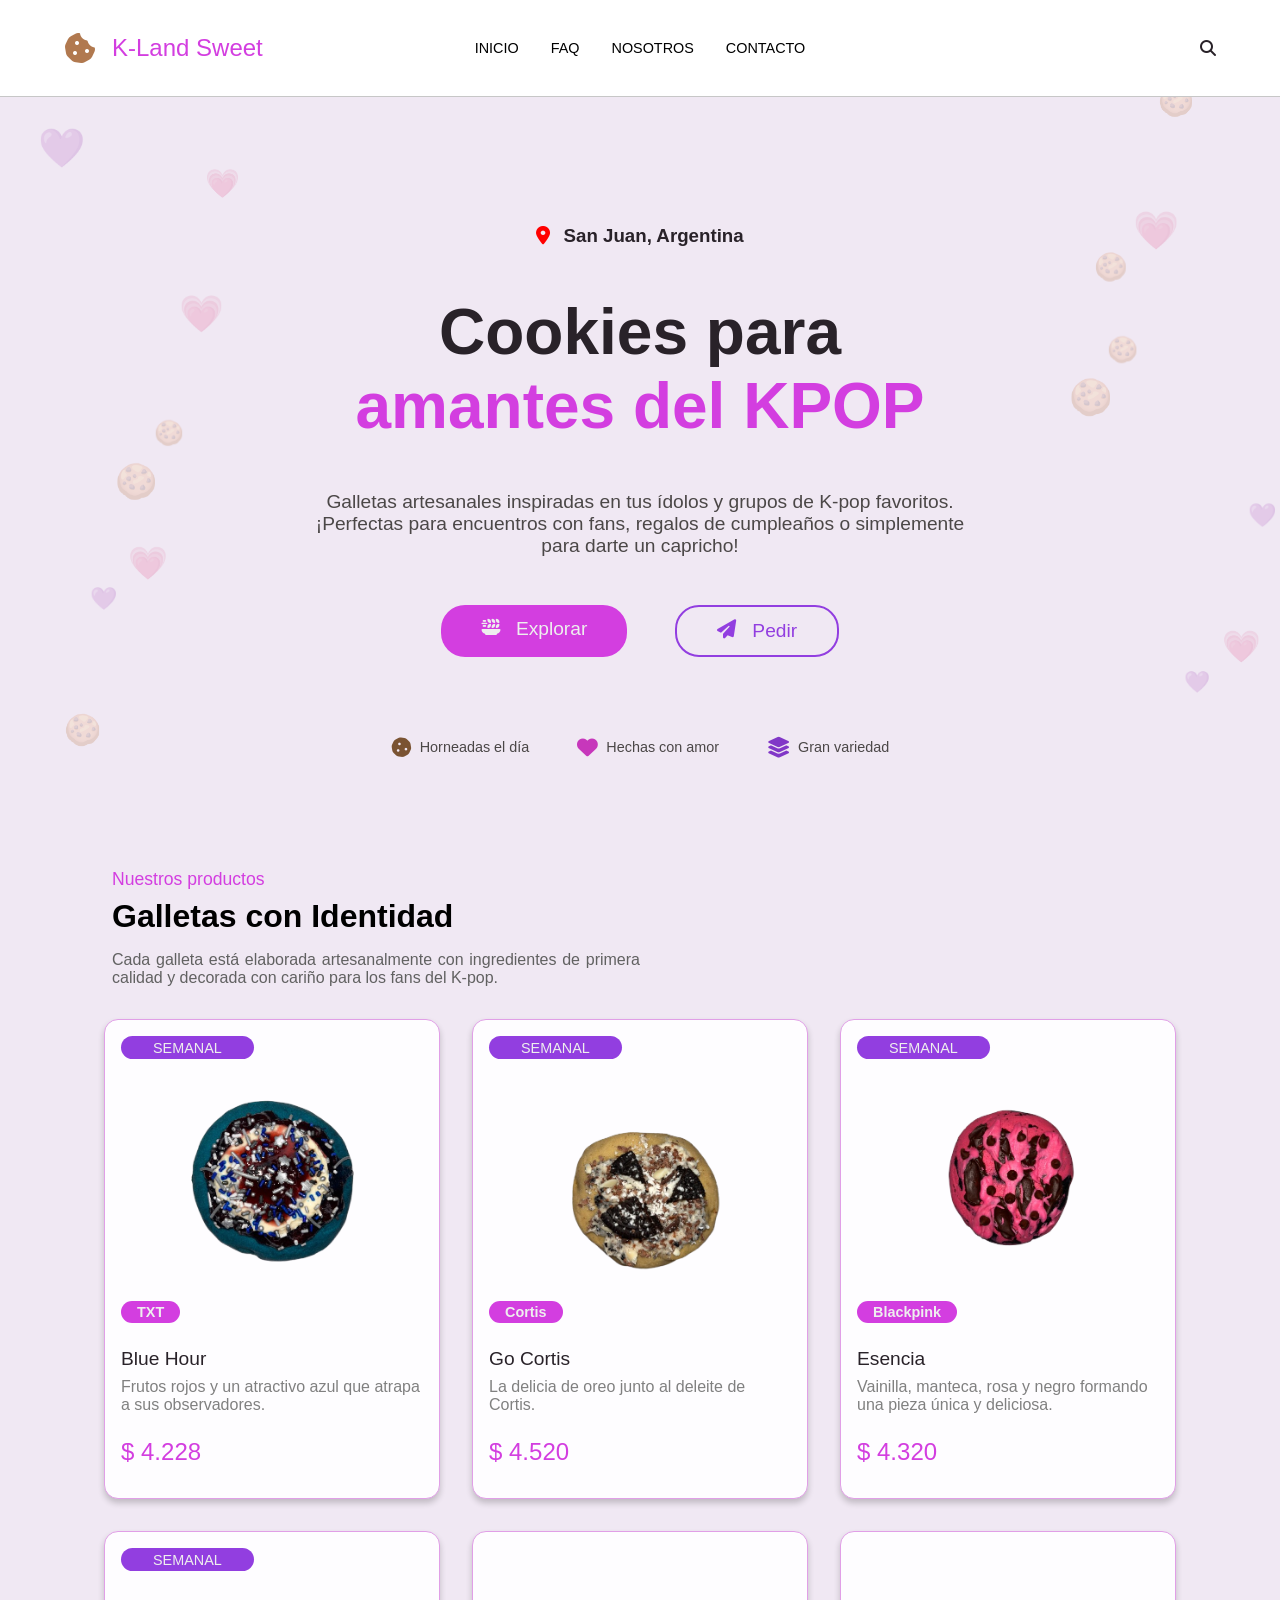
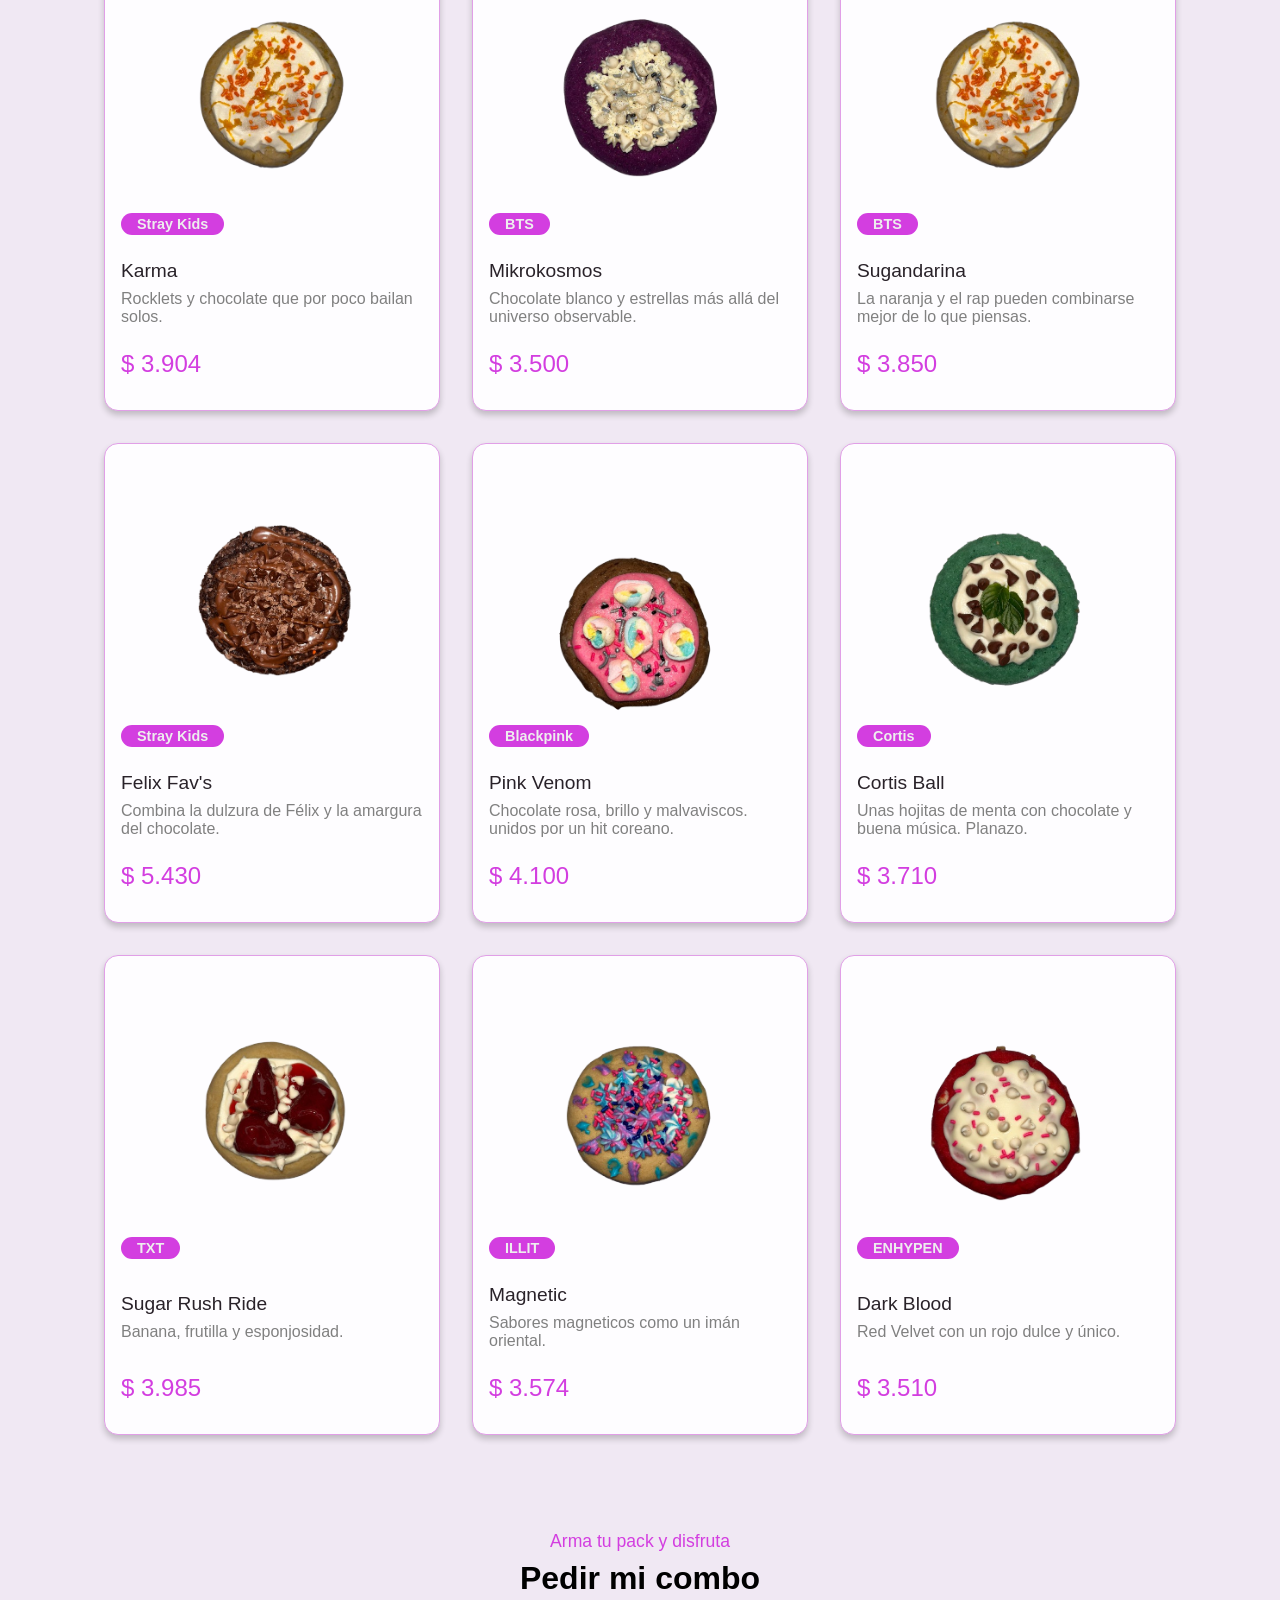
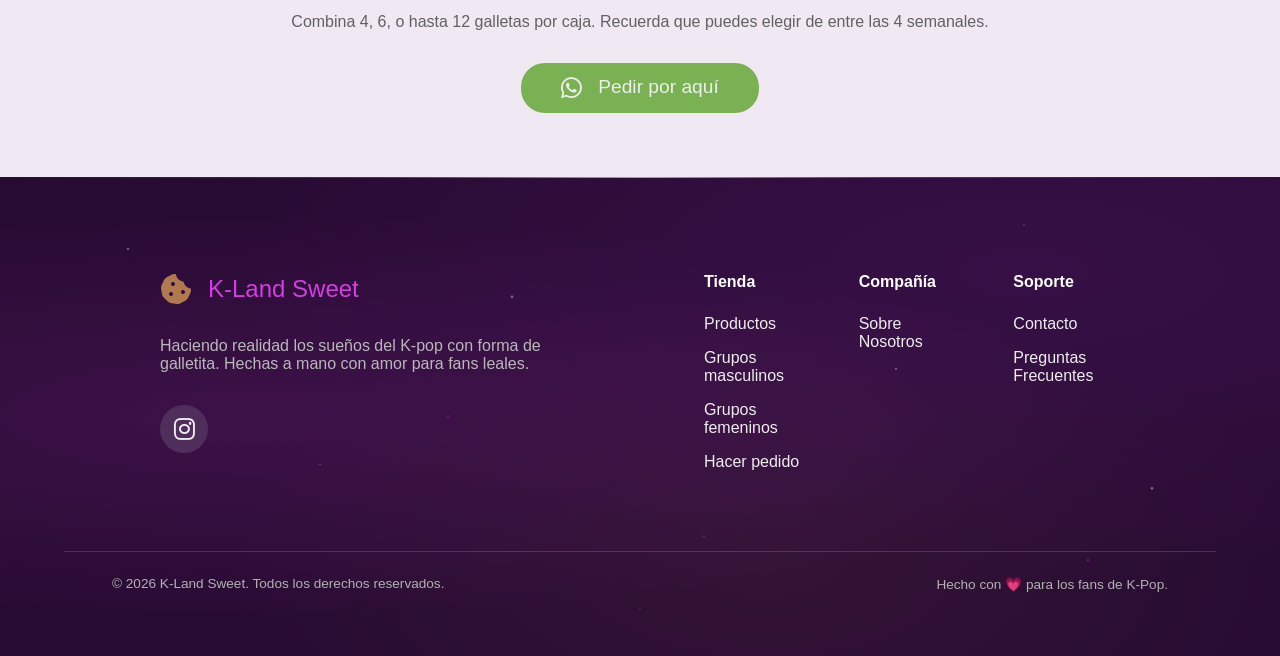
==== index.html @ 9477e991 "b" ====
<!DOCTYPE html>
<html lang="en">
<head>
    <meta charset="UTF-8">
    <meta name="viewport" content="width=device-width, initial-scale=1.0">
    <title>KLand Sweet - Home</title>
    <link rel="stylesheet" href="css/reset.css">
    <link rel="stylesheet" href="css/header.css">
    <link rel="stylesheet" href="css/nav.css">
    <link rel="stylesheet" href="css/sections.css">
    <link rel="stylesheet" href="css/card.css">
    <link rel="stylesheet" href="css/footer.css">

    <link rel="preconnect" href="https://fonts.googleapis.com">
    <link rel="preconnect" href="https://fonts.gstatic.com" crossorigin>
    <link href="https://fonts.googleapis.com/css2?family=Poppins:wght@300;400;500;600;700;800&family=Playfair+Display:wght@400;500;600;700&display=swap" rel="stylesheet">
    <link rel="stylesheet" href="https://cdnjs.cloudflare.com/ajax/libs/font-awesome/6.5.1/css/all.min.css">
</head>
<body>
    <div id="content">

        <div class="header_nav">
            <div class="floating-bg" id="floatingBg"></div>
            <nav>
                <div class="logo_text nav_1">
                    <i class="fa-solid fa-cookie-bite"></i>
                    <p>K-Land Sweet</p>
                </div>
                <div class="nav_2">
                    <a href="index.html">INICIO</a>
                    <a href="faq.html">FAQ</a>
                    <a href="nosotros.html">NOSOTROS</a>
                    <a href="contacto.html">CONTACTO</a>
                </div>
                <div class="nav_3">
                    <i class="fa-solid fa-magnifying-glass"></i>
                </div>
            </nav>
            <header>
                <h3><i class="fa-solid fa-location-dot" style="color: red; margin-right: 0.5rem;"></i> San Juan, Argentina</h3>
                <h1>Cookies para <br><span>amantes del KPOP</span></h1>
                <p>Galletas artesanales inspiradas en tus ídolos y grupos de K-pop favoritos. ¡Perfectas para encuentros con fans, regalos de cumpleaños o simplemente para darte un capricho!</p>
                <div class="a_buttons_section">
                    <a href="#productos" class="a_button a_b_1"><i class="fa-solid fa-plate-wheat"></i> Explorar</a>
                    <a href="#pedir" class="a_button a_b_2"><i class="fa-solid fa-paper-plane"></i> Pedir</a>
                </div>
                <div class="stats_section">
                    <div class="stat">
                        <i class="fa-solid fa-cookie" style="color: #7a5332;"></i>
                        <p>Horneadas el día</p>
                    </div>
                    <div class="stat">
                        <i class="fa-solid fa-heart" style="color: #c737bb;"></i>
                        <p>Hechas con amor</p>
                    </div>
                    <div class="stat">
                        <i class="fa-solid fa-layer-group" style="color: #8137c7;"></i>
                        <p>Gran variedad</p>
                    </div>
                </div>
            </header>
        </div>

        <main>
            <section id="productos">
                <div class="sec_header">
                    <p class="little_pink_title">Nuestros productos</p>
                    <p class="title">Galletas con Identidad</p>
                    <p class="sec_desc p1">Cada galleta está elaborada artesanalmente con ingredientes de primera calidad y decorada con cariño para los fans del K-pop.</p>
                </div>

                <section id="general_catalogo">
                    <!-- las galletas se generan dinámicamente -->
                </section>
            </section>

            <section id="pedir">
                <div class="sec_header_2">
                    <p class="little_pink_title">Arma tu pack y disfruta</p>
                    <p class="title">Pedir mi combo</p>
                    <p class="sec_desc">Combina 4, 6, o hasta 12 galletas por caja. Recuerda que puedes elegir de entre las 4 semanales.</p>
                </div>

                <a href="https://wa.me/2645128508?text=Hola!%20Quiero%20estas%20galletas:" class="a_button_grande" style="background: #79b153; margin: 2rem auto;"><i class="fa-brands fa-whatsapp"></i> Pedir por aquí</a>
            </section>
        </main>

        <footer>
            
            <section id="footer_big_1">

                <section class="footer_sec_1">
                    <div class="logo_text">
                        <i class="fa-solid fa-cookie-bite"></i>
                        <p>K-Land Sweet</p>
                    </div>
                    <p class="fot_desc">Haciendo realidad los sueños del K-pop con forma de galletita. Hechas a mano con amor para fans leales.</p>
                    <div class="social_media">
                        <a href="#" target="_blank"><i class="fa-brands fa-instagram"></i></a>
                    </div>
                </section>
                
                <section class="footer_sec_2">
                    <div class="f_column">
                        <b>Tienda</b>
                        <a href="#">Productos</a>
                        <a href="#">Grupos masculinos</a>
                        <a href="#">Grupos femeninos</a>
                        <a href="#">Hacer pedido</a>
                    </div>

                    <div class="f_column">
                        <b>Compañía</b>
                        <a href="nosotros.html">Sobre Nosotros</a>
                    </div>

                    <div class="f_column">
                        <b>Soporte</b>
                        <a href="contacto.html">Contacto</a>
                        <a href="faq.html">Preguntas Frecuentes</a>
                    </div>
                </section>
            </section>

            <section id="footer_big_2">
                <p>&copy; 2026 K-Land Sweet. Todos los derechos reservados.</p>
                <p>Hecho con 💗 para los fans de K-Pop.</p>
            </section>

            

        </footer>

    </div>

    <script src="js/background.js"></script>
    <script src="js/cookies.js"></script>
    <script src="js/render.js"></script>
</body>
</html>
---- css/header.css ----
.header_nav {
    display: flex;
    flex-direction: column;
    gap: 4rem;
    margin: 0 -2rem;
    width: calc(100% + 4rem);
    padding: 0 4rem;
    color: rgb(41, 34, 41);
    position: relative;
}
header {
    text-align: center;
    display: flex;
    flex-direction: column;
    justify-content: center;
    align-items: center;
    gap: 3rem;
    width: 60%;
    margin: 0 auto;
    margin-top: 4rem;
    margin-bottom: 5rem;
    position: relative;
    z-index: 1;
}
header h1 {
    font-size: 4rem;
}
header p {
    width: 100%;
    margin: 0 auto;
    font-size: 1.2rem;
    color: rgb(75, 71, 71);
}
header span {
    color: #d33ee0;
}
.floating-bg {
    position: absolute;
    inset: 0;
    pointer-events: none;
    z-index: 0;
}
.floating-item {
    position: absolute;
    font-size: 28px;
    animation: floatDrift linear infinite;
    opacity: 0.18;
    user-select: none;
}
@keyframes floatDrift {
    0%   { transform: translateY(0px) rotate(0deg); }
    25%  { transform: translateY(-18px) rotate(8deg); }
    50%  { transform: translateY(-8px) rotate(-4deg); }
    75%  { transform: translateY(-22px) rotate(6deg); }
    100% { transform: translateY(0px) rotate(0deg); }
}
.a_button {
    font-size: 1.2rem;
    padding: 0.8rem 2.5rem;
    border-radius: 24px;
    text-align: center;
    color: #eee;
    display: flex;
    flex-direction: row;
    gap: 1rem;
    text-decoration: none;
}
.a_buttons_section {
    display: flex;
    flex-direction: row;
    gap: 3rem;
}
.a_button.a_b_1 {
    background: #d33ee0;
}
.a_button.a_b_1:hover,
.a_button.a_b_2:hover {
    transform: scale(1.05);
}
.a_button.a_b_2 {
    border: 2px solid #923ee0;
    color: #923ee0;
}
.a_button.a_b_2:hover {
    background: #923ee0;
    color: #eee;
}
.stats_section {
    display: flex;
    flex-direction: row;
    justify-content: center;
    align-items: center;
    gap: 3rem;
    margin-top: 2rem;
}
.stat {
    display: flex;
    flex-direction: row;
    gap: 0.5rem;
    align-items: center;
}
.stat p {
    font-size: 0.9rem;
}
.stat i {
    font-size: 1.3rem;
}
.a_button_grande {
    font-size: 1.2rem;
    padding: 0.8rem 2.5rem;
    border-radius: 24px;
    text-align: center;
    color: #eee;
    display: flex;
    flex-direction: row;
    gap: 1rem;
    text-decoration: none;
    width: fit-content;
}
.a_button_grande i {
    font-size: 1.5rem;
}
.a_button_grande:hover {
    transform: scale(1.04);
}

/* ── Tablet ── */
@media(max-width: 1050px) {
    .header_nav {
        margin: 0 -1rem;
        width: calc(100% + 2rem);
        padding: 0 2rem;
        height: auto;
        min-height: 100vh;
        padding-bottom: 4rem;
    }
    header {
        width: 80%;
    }
    header h1 {
        font-size: 2.8rem;
    }
    .a_buttons_section {
        flex-direction: column;
        gap: 1rem;
        align-items: center;
    }
    .stats_section {
        flex-direction: column;
        gap: 1rem;
    }
}

/* ── Móvil ── */
@media(max-width: 768px) {
    .header_nav {
        margin: 0rem;
        width: 100%;
        padding: 0 1.5rem 4rem;
        height: auto;
        min-height: 40vh;
        gap: 2rem;
    }

    .floating-bg{
        width: 90%;
    }

    
    header {
        width: 100%;
        margin-top: 2rem;
        gap: 1.5rem;
    }
    header h1 {
        font-size: 2rem;
    }
    header p {
        font-size: 1rem;
    }
}
---- css/nav.css ----
nav{
    display: flex;
    flex-direction: row;
    justify-content: space-between;
    border-bottom: 1px solid #c7c7c7;
    margin: 0 -4rem;
    padding: 2rem 4rem;
    align-items: center;
    gap: 1rem;
    position: relative;
    z-index: 2;
    background: white;
}

.nav_1, .nav_2, .nav_3 {
    flex: 1;
}

.logo_text{
    display: flex;
    flex-direction: row;
    gap: 1rem;
    align-items: center;
    justify-content: center;
    font-size: 1.5rem;
    justify-content: flex-start;
}

.logo_text p {
    color: #d33ee0;
}

.logo_text i{
    color: #b1794f;
    font-size: 2rem;
}

.nav_2{
    display: flex;
    flex-direction: row;
    gap: 2rem;
    font-size: 0.9rem;
    justify-content: center; 
}

.nav_2 a{
    text-decoration: none;
    color: black;
}

.nav_2 a:hover{
    color: #d33ee0;
}

.nav_3 {
    display: flex;
    justify-content: flex-end;
}

@media(max-width: 1050px)
{
    nav{
        flex-direction: column;
        gap: 2rem;
        margin: 0 -3rem;
    }

    .nav_3{
        display: none;
    }
}

@media(max-width: 768px)
{
    nav{
        margin: 0 -2.5rem;
    }
}
---- css/sections.css ----
section{
    padding: 2rem 3rem;
}

.sec_header{
    margin: 0 2rem;
}

.sec_header_2{
    text-align: center;
}

.little_pink_title{
    color: #d33ee0;
    font-size: 1.1rem;
    margin-bottom: 0.5rem;
}

.title{
    font-size: 2rem;
    font-weight: 700;
    margin-bottom: 1rem;
}

.sec_desc{
    color: rgb(97, 97, 97);
    text-align: center;
}

.sec_desc.p1{
    width: 50%;
    text-align: justify;
}

#general_catalogo{
    display: flex;
    flex-direction: row;
    justify-content: center;
    align-items: center;
    gap: 2rem;
    flex-wrap: wrap;
    padding: 2rem 0;
}

@media(max-width: 1050px)
{
    section{
        padding: 1rem;
    }

    #general_catalogo{
        flex-direction: column;
        align-items: center;
        justify-content: center;
    }

    .sec_desc.p1{
        width: 100%;
    }
}

@media(max-width: 768px)
{
    .sec_header{
        margin: 0;
    }
}
---- css/card.css ----
.cookie_card{
    width: 30%;
    height: 30rem;
    box-shadow: 0 4px 6px rgb(0,0,0,0.2);
    border-radius: 14px;
    padding: 2rem 1rem;
    border: 1px solid #e19fe7;
    position: relative;
    background: #fefdff;
} 



.cookie_card .img{
    height: 60%;
    background-size: contain;
    background-position: center;
    background-repeat: no-repeat;
    margin: 0 -1rem;
    width: calc(100% + 2rem);
}

.card_title{
    color: rgb(41, 34, 41);
    font-size: 1.2rem;
    margin-bottom: 0.5rem;
}

.card_price{
    font-family: 'Inter', sans-serif;
    color: #d33ee0;
    font-size: 1.5rem;
}

.cookie_card_info{
    display: flex;
    flex-direction: column;
    justify-content: space-between;
    height: 40%;
    gap: 0.5rem;
}

.group_tag{
    font-size: 0.9rem;
    background: #d33ee0;
    color: #eee;
    padding: 0.2rem 1rem;
    font-weight: bold;
    width: fit-content;
    border-radius: 12px;
}

.cookie_card:hover{
    box-shadow: 0 14px 20px rgb(0,0,0,0.2);
    border: 1px solid #8b2994;
}

.cookie_card:hover .img{
    transform: scale(1.05);
}

.chosen_tag{
    position: absolute;
    top: 1rem;
    left: 1rem;
    background: #923ee0;
    color: #eee;
    padding: 0.2rem 2rem;
    text-align: center;
    border-radius: 12px;
    font-size: 0.9rem;
}

@media(max-width: 1050px)
{
    .cookie_card{
        width: 80%;
    }
}

@media(max-width: 768px)
{
    .cookie_card{
        width: 100%;
    }
}
---- css/footer.css ----
footer {
    min-height: 18rem;
    background: 
        radial-gradient(ellipse at 20% 50%, rgba(211, 62, 224, 0.12) 0%, transparent 60%),
        radial-gradient(ellipse at 80% 20%, rgba(138, 43, 180, 0.15) 0%, transparent 55%),
        radial-gradient(ellipse at 60% 80%, rgba(177, 121, 79, 0.08) 0%, transparent 50%),
        #280b33;
    position: relative;
    overflow: hidden;
    margin: 0 -2rem;
    padding: 2rem 4rem;   
    display: flex;
    flex-direction: column;
    gap: 1rem;
}
footer::before {
    content: '';
    position: absolute;
    inset: 0;
    background-image:
        radial-gradient(1.5px 1.5px at 10% 15%, rgba(255,255,255,0.6) 0%, transparent 100%),
        radial-gradient(1px 1px at 25% 60%, rgba(255,255,255,0.4) 0%, transparent 100%),
        radial-gradient(2px 2px at 40% 25%, rgba(255,255,255,0.5) 0%, transparent 100%),
        radial-gradient(1px 1px at 55% 75%, rgba(255,255,255,0.35) 0%, transparent 100%),
        radial-gradient(1.5px 1.5px at 70% 40%, rgba(255,255,255,0.55) 0%, transparent 100%),
        radial-gradient(1px 1px at 80% 10%, rgba(255,255,255,0.4) 0%, transparent 100%),
        radial-gradient(2px 2px at 90% 65%, rgba(255,255,255,0.5) 0%, transparent 100%),
        radial-gradient(1px 1px at 15% 85%, rgba(255,255,255,0.3) 0%, transparent 100%),
        radial-gradient(1.5px 1.5px at 35% 50%, rgba(211,62,224,0.5) 0%, transparent 100%),
        radial-gradient(1px 1px at 65% 20%, rgba(211,62,224,0.4) 0%, transparent 100%),
        radial-gradient(2px 2px at 85% 80%, rgba(211,62,224,0.45) 0%, transparent 100%),
        radial-gradient(1px 1px at 50% 90%, rgba(255,255,255,0.35) 0%, transparent 100%);
    pointer-events: none;
    z-index: 0;
}
footer::after {
    content: '';
    position: absolute;
    top: 0; left: 0; right: 0;
    height: 1px;
    background: linear-gradient(
        to right,
        transparent 0%,
        rgba(211, 62, 224, 0.4) 30%,
        rgba(255, 255, 255, 0.6) 50%,
        rgba(211, 62, 224, 0.4) 70%,
        transparent 100%
    );
    z-index: 1;
}
#footer_big_1,
#footer_big_2 {
    position: relative;
    z-index: 2;
}
#footer_big_1 {
    display: flex;
    flex-direction: row;
    align-items: flex-start;
    width: 100%;
    gap: 2rem;
}
#footer_big_2 {
    width: 100%;
    border-top: 1px solid rgba(255,255,255,0.15);
    padding-top: 1.5rem;
    display: flex;
    flex-direction: row;
    justify-content: space-between;
    color: #b1b1b1;
    font-size: 0.85rem;
}
.fot_desc {
    color: #b9b9b9;
}
.footer_sec_1 {
    display: flex;
    flex-direction: column;
    gap: 2rem;
    width: 50%;
}
.footer_sec_2 {
    width: 50%;
    display: flex;
    flex-direction: row;
    color: #eee;
    gap: 3rem;
}
.social_media {
    display: flex;
    flex-direction: row;
    gap: 1rem;
}
.social_media i {
    font-size: 1.5rem;
    color: #eee;
    background: #502e5c;
    padding: 1rem;
    border-radius: 50%;
    width: 3rem;
    height: 3rem;
    display: flex;
    align-items: center;
    justify-content: center;
}
.social_media a {
    text-decoration: none;
}
.f_column {
    display: flex;
    flex-direction: column;
    gap: 1rem;
    width: 50%;
}
.f_column a {
    color: #eee;
    text-decoration: none;
}
.f_column a:hover {
    transform: translateY(-0.2rem);
}
.f_column b {
    color: #fff;
    margin-bottom: 0.5rem;
}

/* ── Tablet ── */
@media(max-width: 1050px) {
    footer {
        margin: 0 -2rem;
        padding: 2rem;
    }
    #footer_big_1 {
        flex-direction: column;
    }
    #footer_big_2 {
        flex-direction: column;
        gap: 0.5rem;
        text-align: center;
    }
    .footer_sec_1,
    .footer_sec_2 {
        width: 100%;
    }
}

/* ── Móvil ── */
@media(max-width: 768px) {
    footer {
        margin: 0 -1rem;
        padding: 2rem 1.5rem;
    }
    .footer_sec_2 {
        flex-wrap: wrap;  
        gap: 2rem;
    }
    .f_column {
        width: 45%;     
    }
}
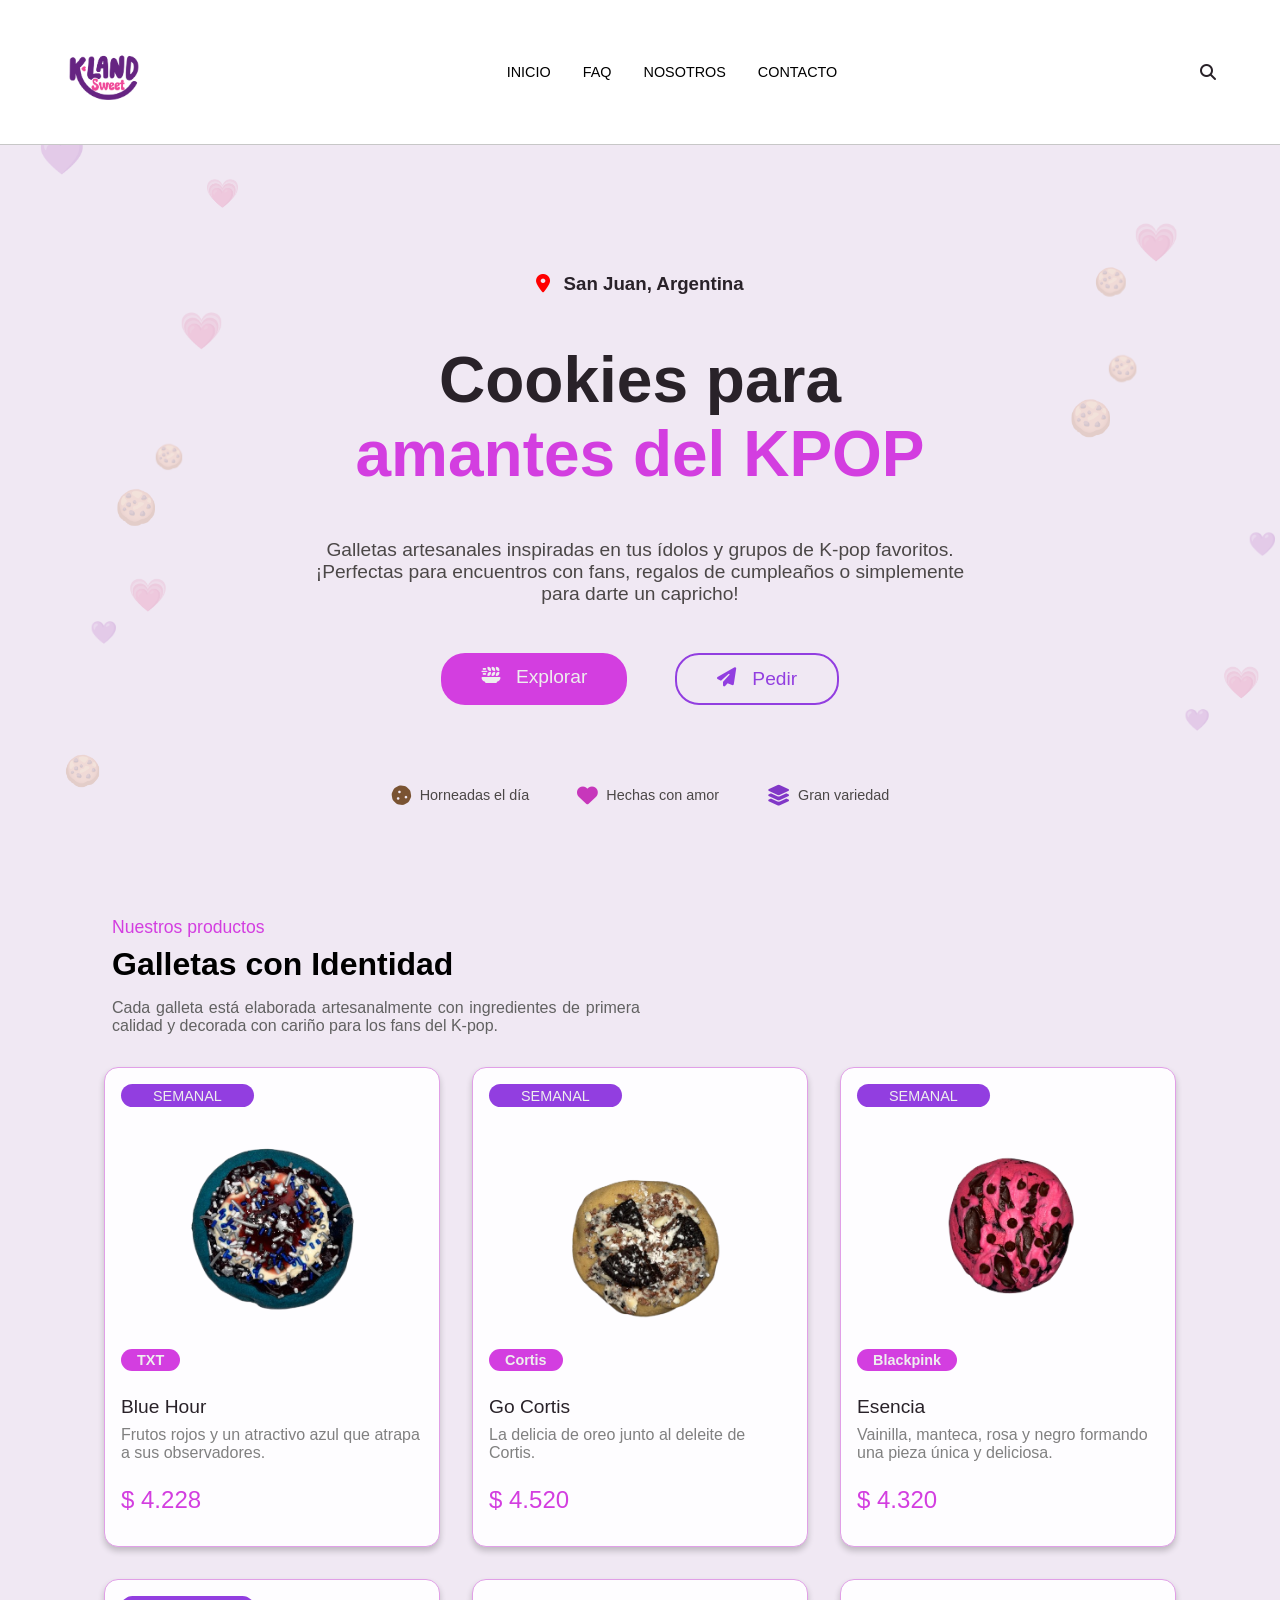
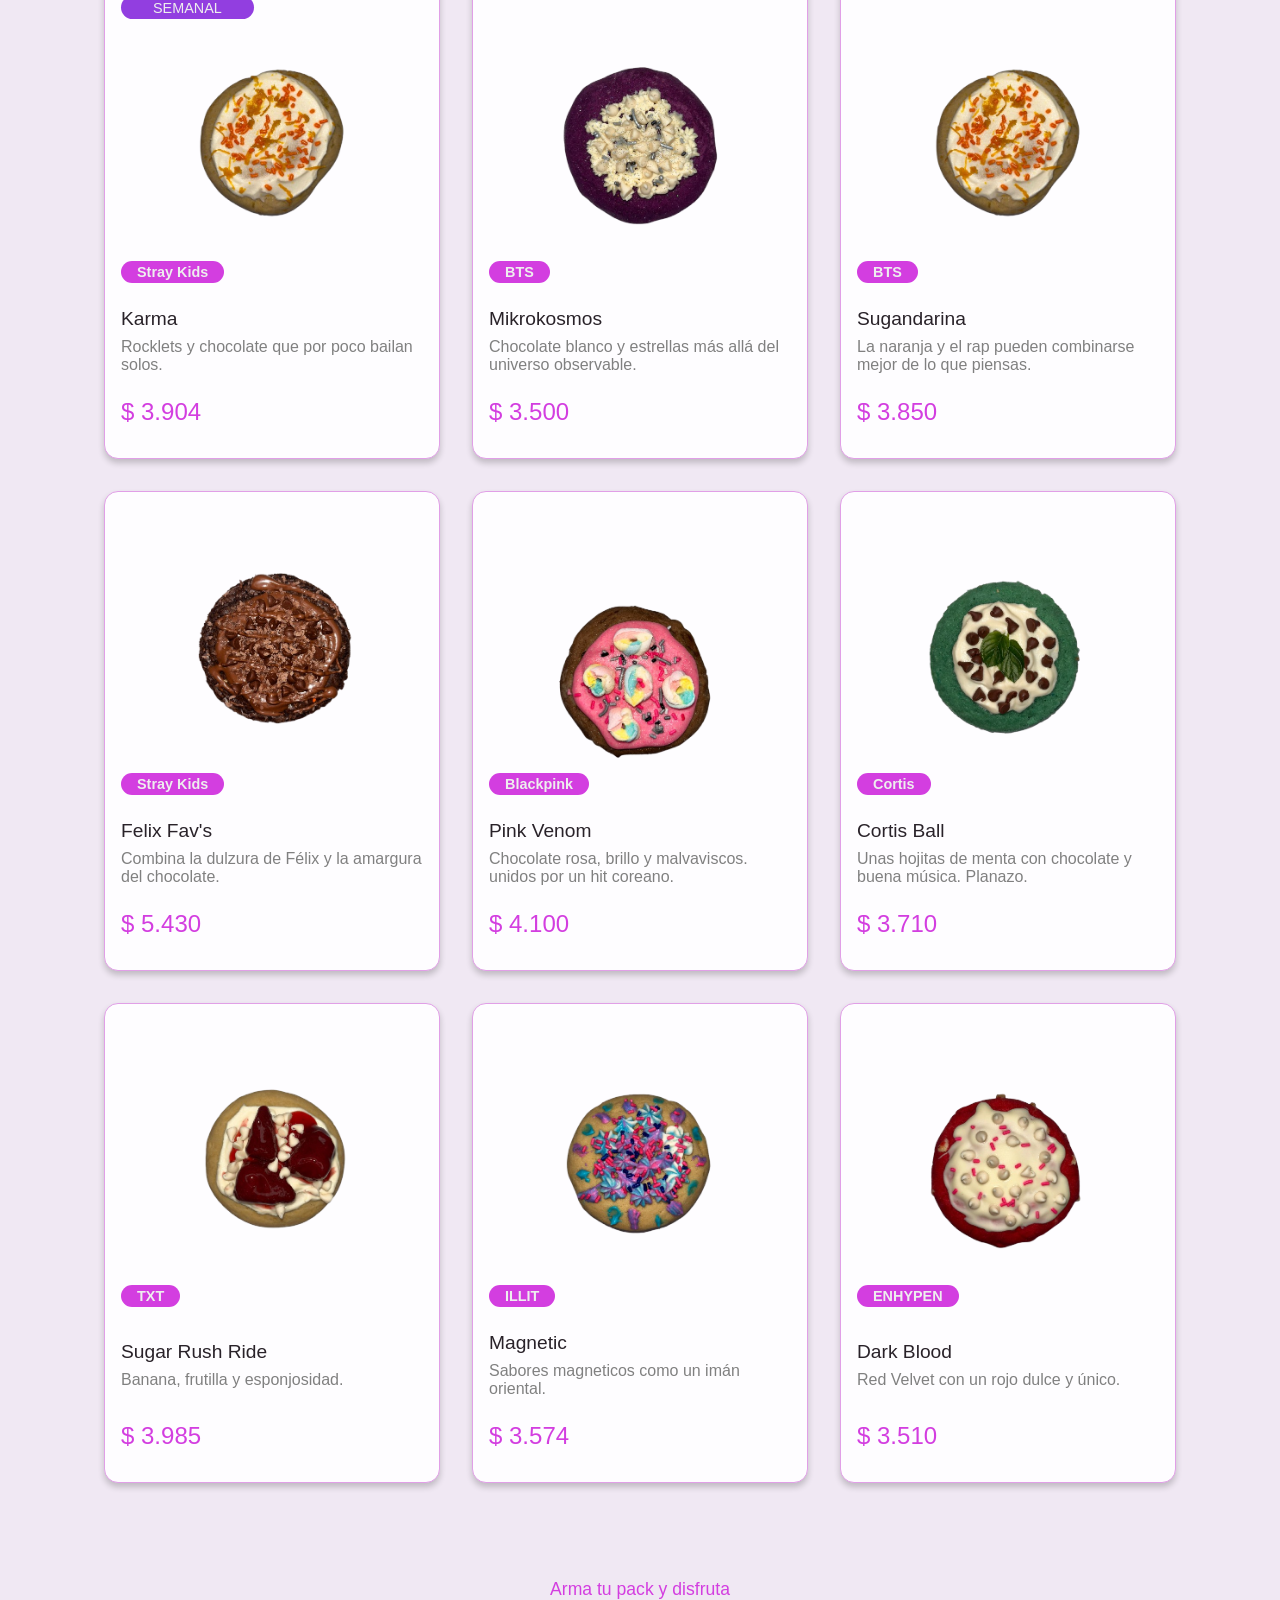
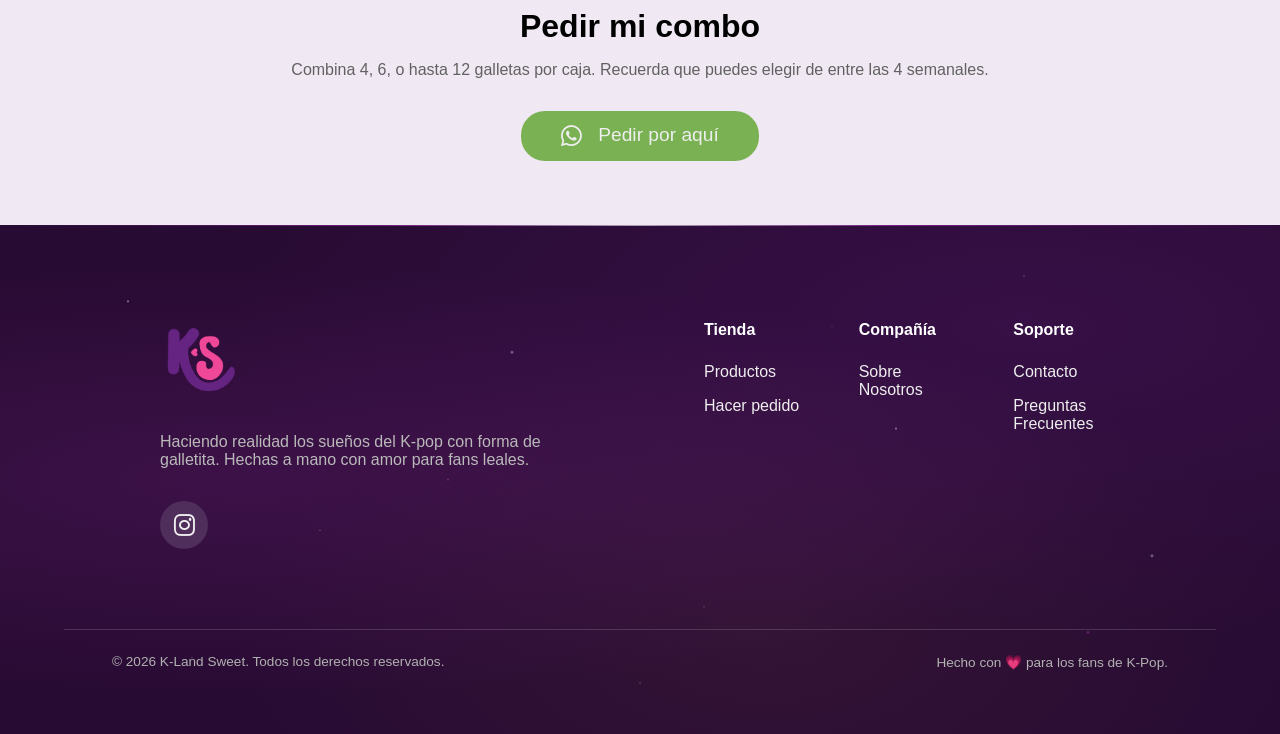
==== commit 923bbee4: "b" ====
--- a/index.html
+++ b/index.html
@@ -22,9 +22,9 @@
         <div class="header_nav">
             <div class="floating-bg" id="floatingBg"></div>
             <nav>
-                <div class="logo_text nav_1">
-                    <i class="fa-solid fa-cookie-bite"></i>
-                    <p>K-Land Sweet</p>
+                <div class="logo">
+                    <!-- <i class="fa-solid fa-cookie-bite"></i>
+                    <p>K-Land Sweet</p> -->
                 </div>
                 <div class="nav_2">
                     <a href="index.html">INICIO</a>
@@ -90,9 +90,9 @@
             <section id="footer_big_1">
 
                 <section class="footer_sec_1">
-                    <div class="logo_text">
-                        <i class="fa-solid fa-cookie-bite"></i>
-                        <p>K-Land Sweet</p>
+                    <div class="logo" style="background-image: url('img/logos/LOGOS-05.png');">
+                        <!-- <i class="fa-solid fa-cookie-bite"></i>
+                        <p>K-Land Sweet</p> -->
                     </div>
                     <p class="fot_desc">Haciendo realidad los sueños del K-pop con forma de galletita. Hechas a mano con amor para fans leales.</p>
                     <div class="social_media">
@@ -103,10 +103,8 @@
                 <section class="footer_sec_2">
                     <div class="f_column">
                         <b>Tienda</b>
-                        <a href="#">Productos</a>
-                        <a href="#">Grupos masculinos</a>
-                        <a href="#">Grupos femeninos</a>
-                        <a href="#">Hacer pedido</a>
+                        <a href="#productos">Productos</a>
+                        <a href="#pedir">Hacer pedido</a>
                     </div>
 
                     <div class="f_column">
--- a/css/nav.css
+++ b/css/nav.css
@@ -12,9 +12,6 @@
     background: white;
 }
 
-.nav_1, .nav_2, .nav_3 {
-    flex: 1;
-}
 
 .logo_text{
     display: flex;
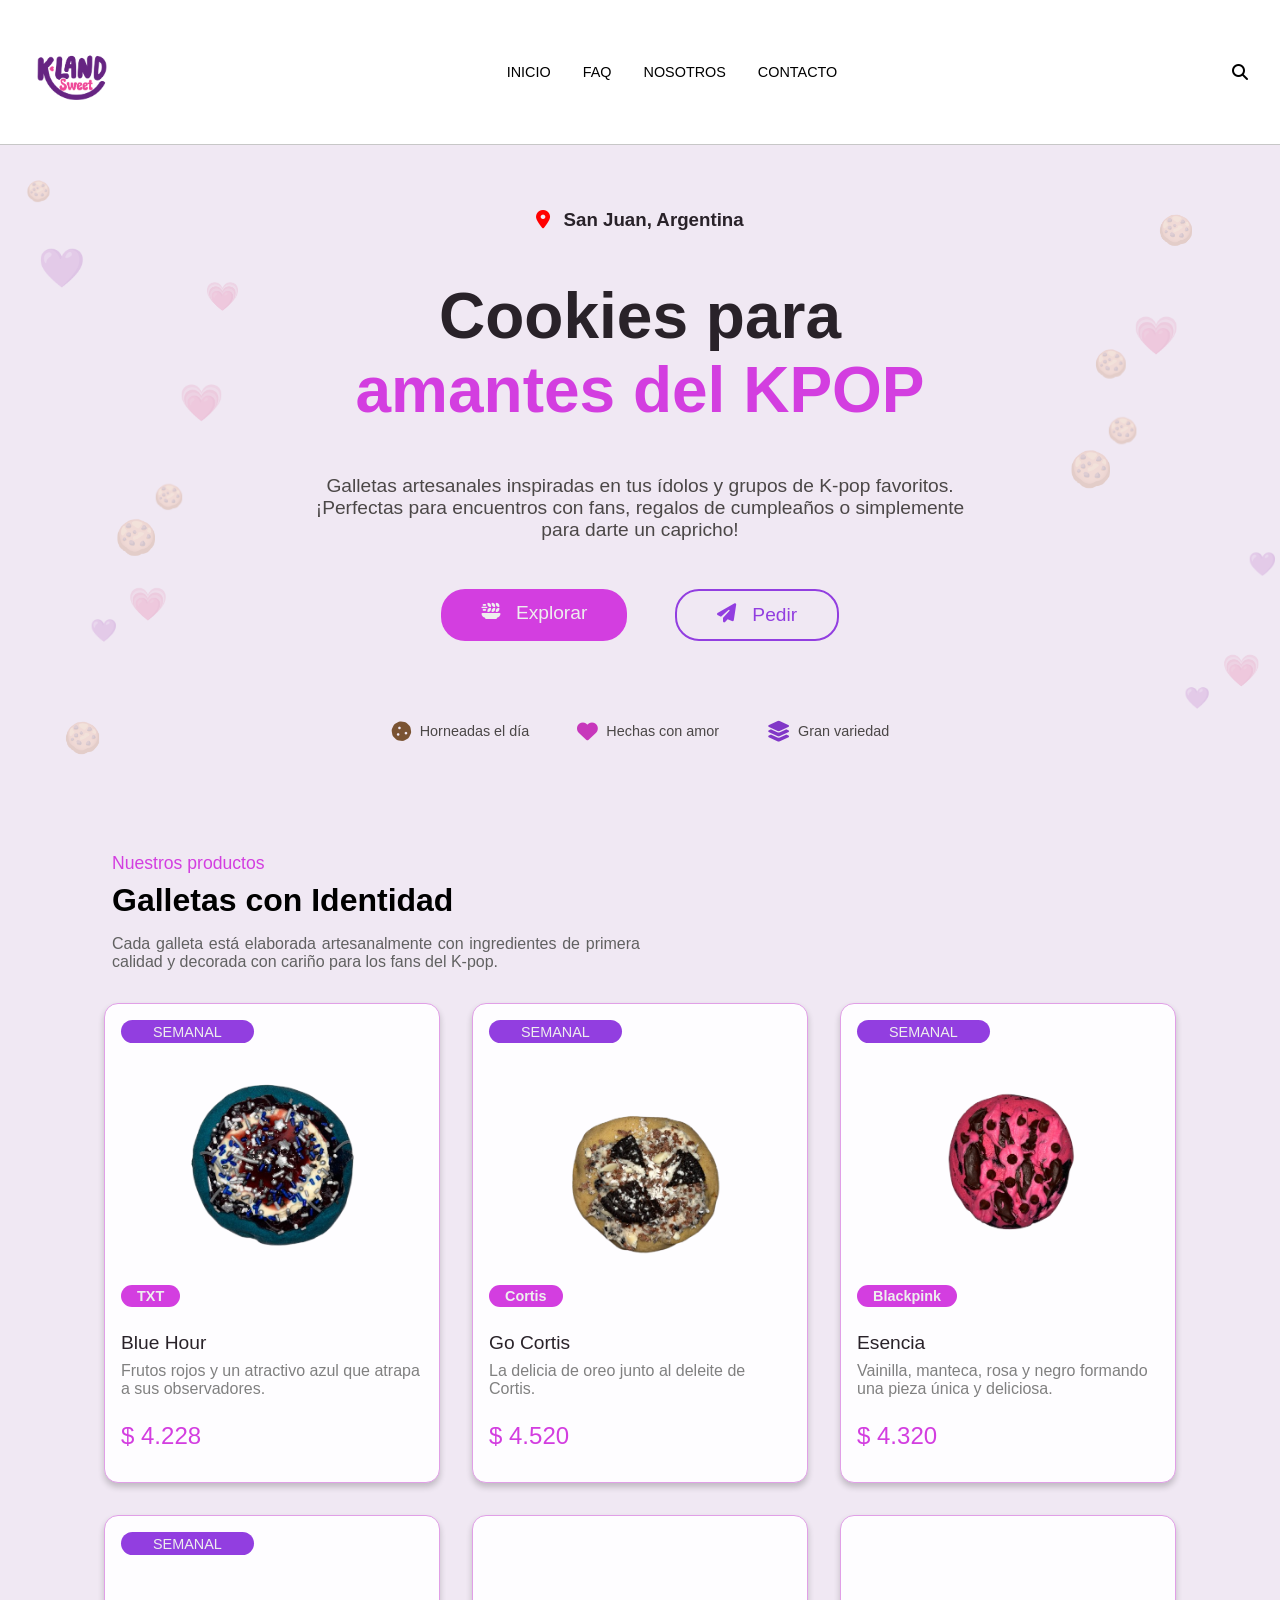
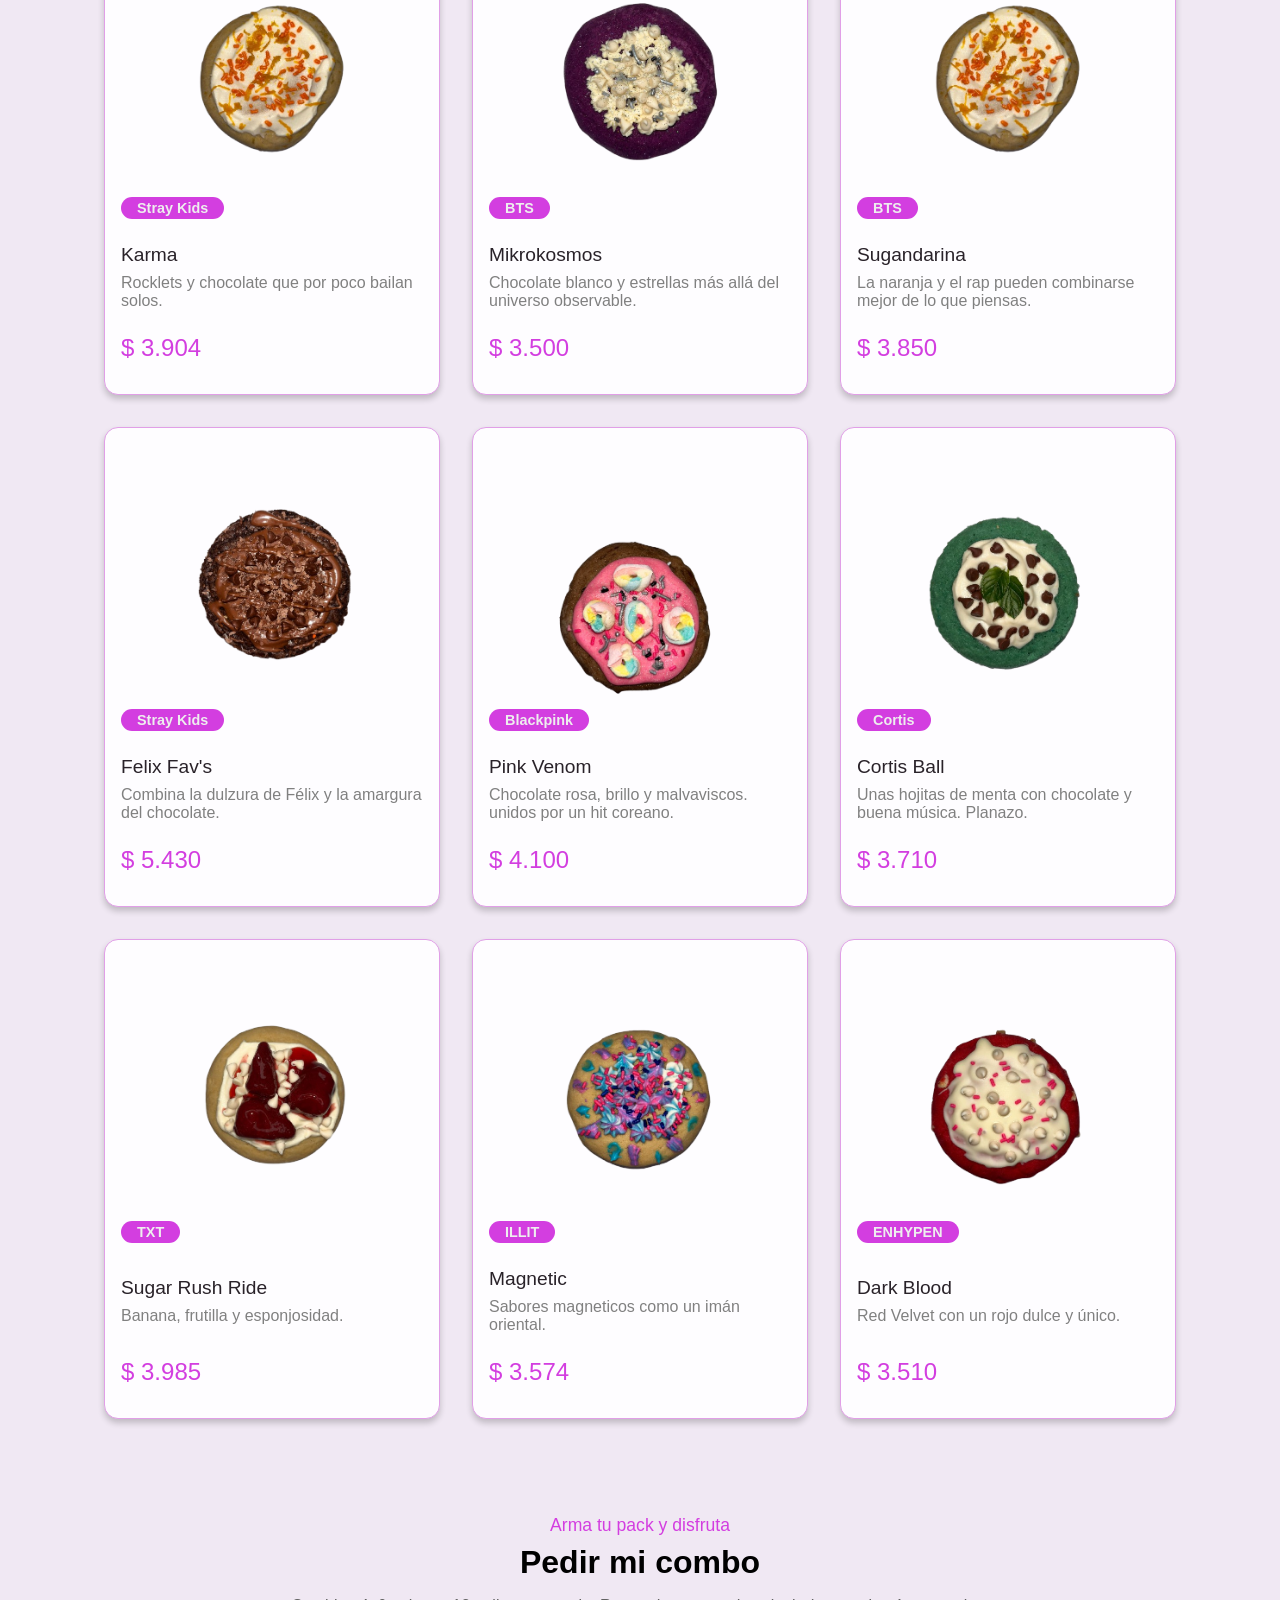
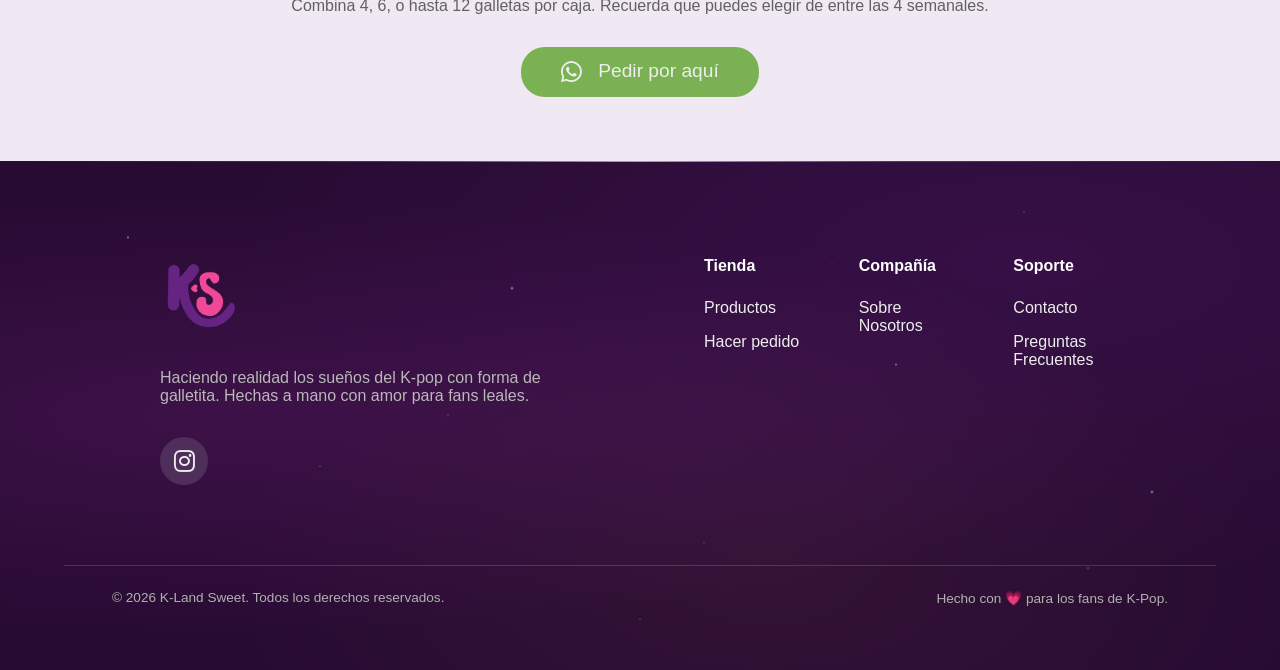
==== commit 36f659f4: "b" ====
--- a/index.html
+++ b/index.html
@@ -19,9 +19,7 @@
 <body>
     <div id="content">
 
-        <div class="header_nav">
-            <div class="floating-bg" id="floatingBg"></div>
-            <nav>
+        <nav>
                 <div class="logo">
                     <!-- <i class="fa-solid fa-cookie-bite"></i>
                     <p>K-Land Sweet</p> -->
@@ -36,6 +34,10 @@
                     <i class="fa-solid fa-magnifying-glass"></i>
                 </div>
             </nav>
+
+        <div class="header_nav">
+            <div class="floating-bg" id="floatingBg"></div>
+            
             <header>
                 <h3><i class="fa-solid fa-location-dot" style="color: red; margin-right: 0.5rem;"></i> San Juan, Argentina</h3>
                 <h1>Cookies para <br><span>amantes del KPOP</span></h1>
--- a/css/nav.css
+++ b/css/nav.css
@@ -1,15 +1,19 @@
-nav{
+nav {
     display: flex;
     flex-direction: row;
     justify-content: space-between;
+    align-items: center;
     border-bottom: 1px solid #c7c7c7;
-    margin: 0 -4rem;
-    padding: 2rem 4rem;
-    align-items: center;
+    background: white;
+    position: relative;
+    z-index: 10; /* Un poco más alto por si acaso */
+
+    /* Compensación universal para #content */
+    margin: 0 -2rem; 
+    padding: 2rem; /* El padding interno que quieras */
+    width: calc(100% + 4rem); 
+    
     gap: 1rem;
-    position: relative;
-    z-index: 2;
-    background: white;
 }
 
 
@@ -54,22 +58,15 @@
     justify-content: flex-end;
 }
 
-@media(max-width: 1050px)
-{
-    nav{
+@media(max-width: 1050px) {
+    nav {
         flex-direction: column;
+        margin: 0 -2rem; /* Mantén la misma compensación */
+        width: calc(100% + 4rem);
         gap: 2rem;
-        margin: 0 -3rem;
     }
 
     .nav_3{
         display: none;
     }
-}
-
-@media(max-width: 768px)
-{
-    nav{
-        margin: 0 -2.5rem;
-    }
 }
--- a/css/footer.css
+++ b/css/footer.css
@@ -147,7 +147,7 @@
 /* ── Móvil ── */
 @media(max-width: 768px) {
     footer {
-        margin: 0 -1rem;
+        margin: 0 -2rem;
         padding: 2rem 1.5rem;
     }
     .footer_sec_2 {
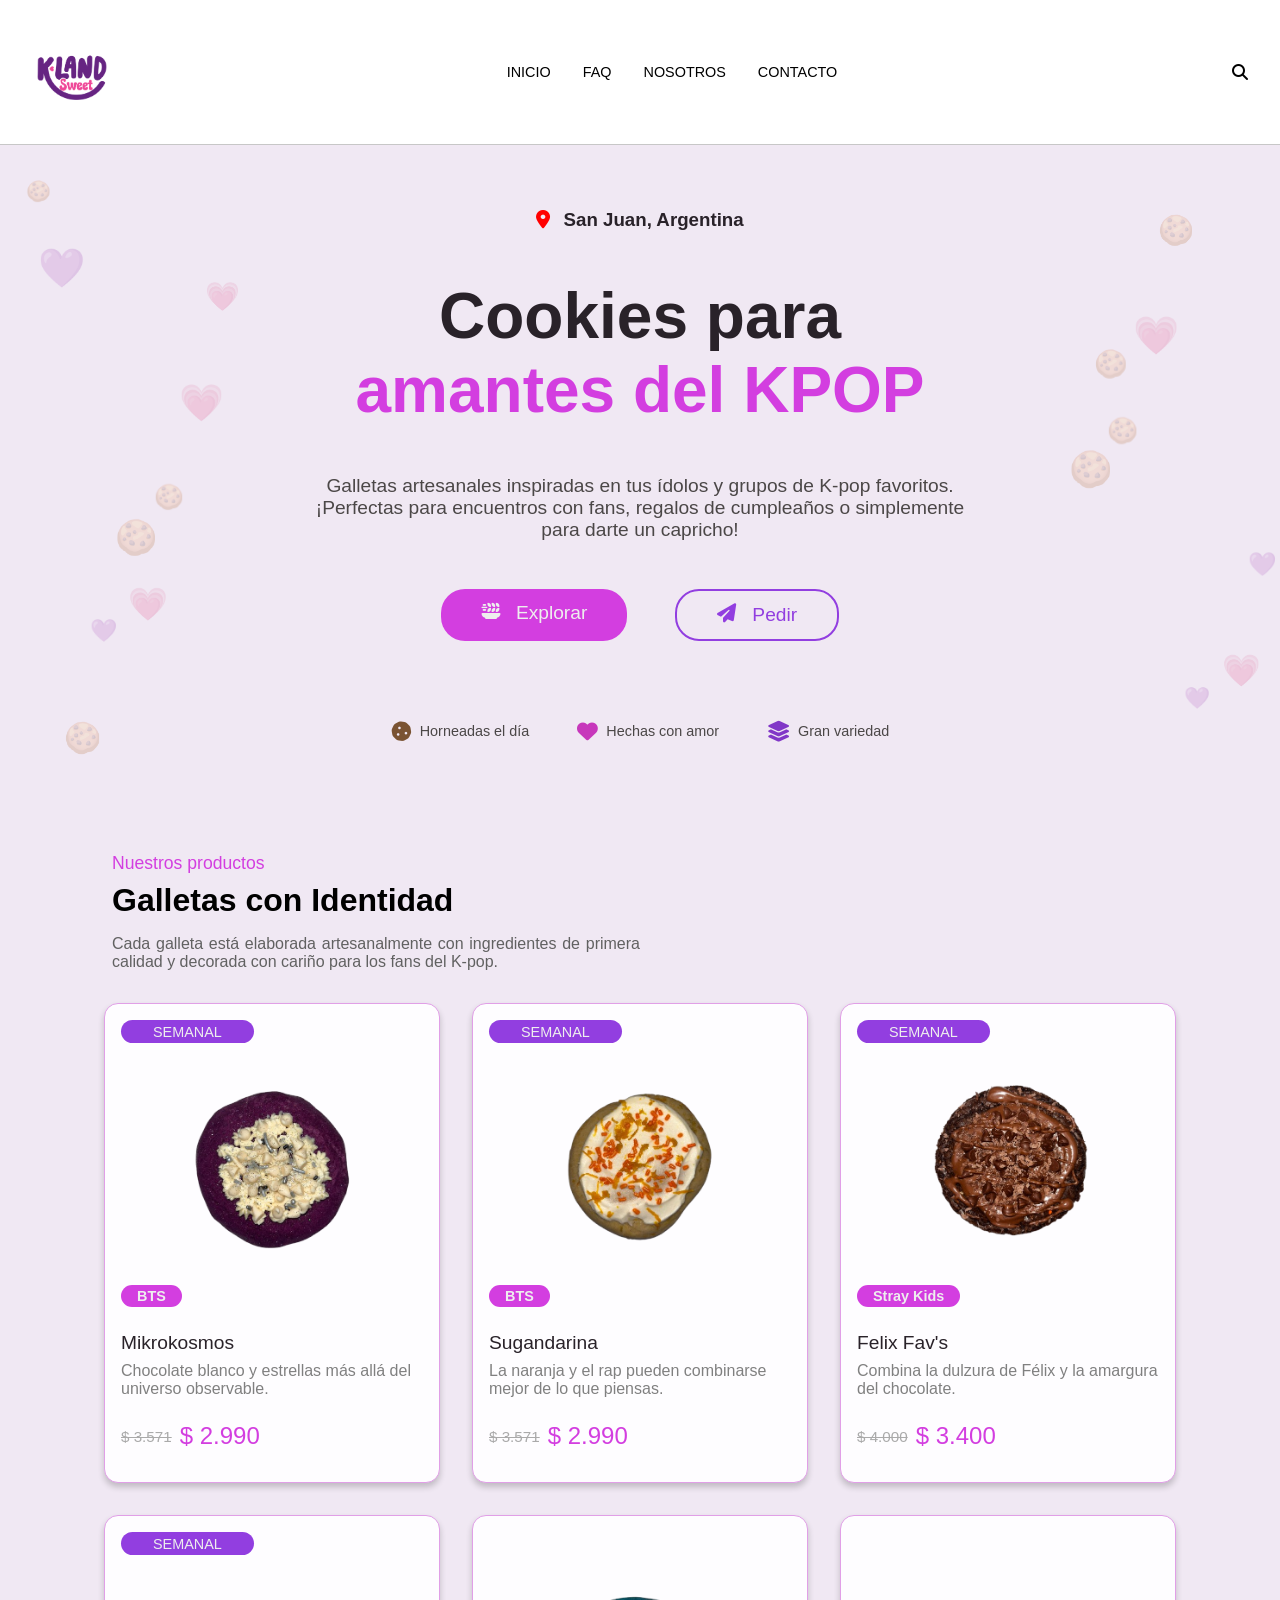
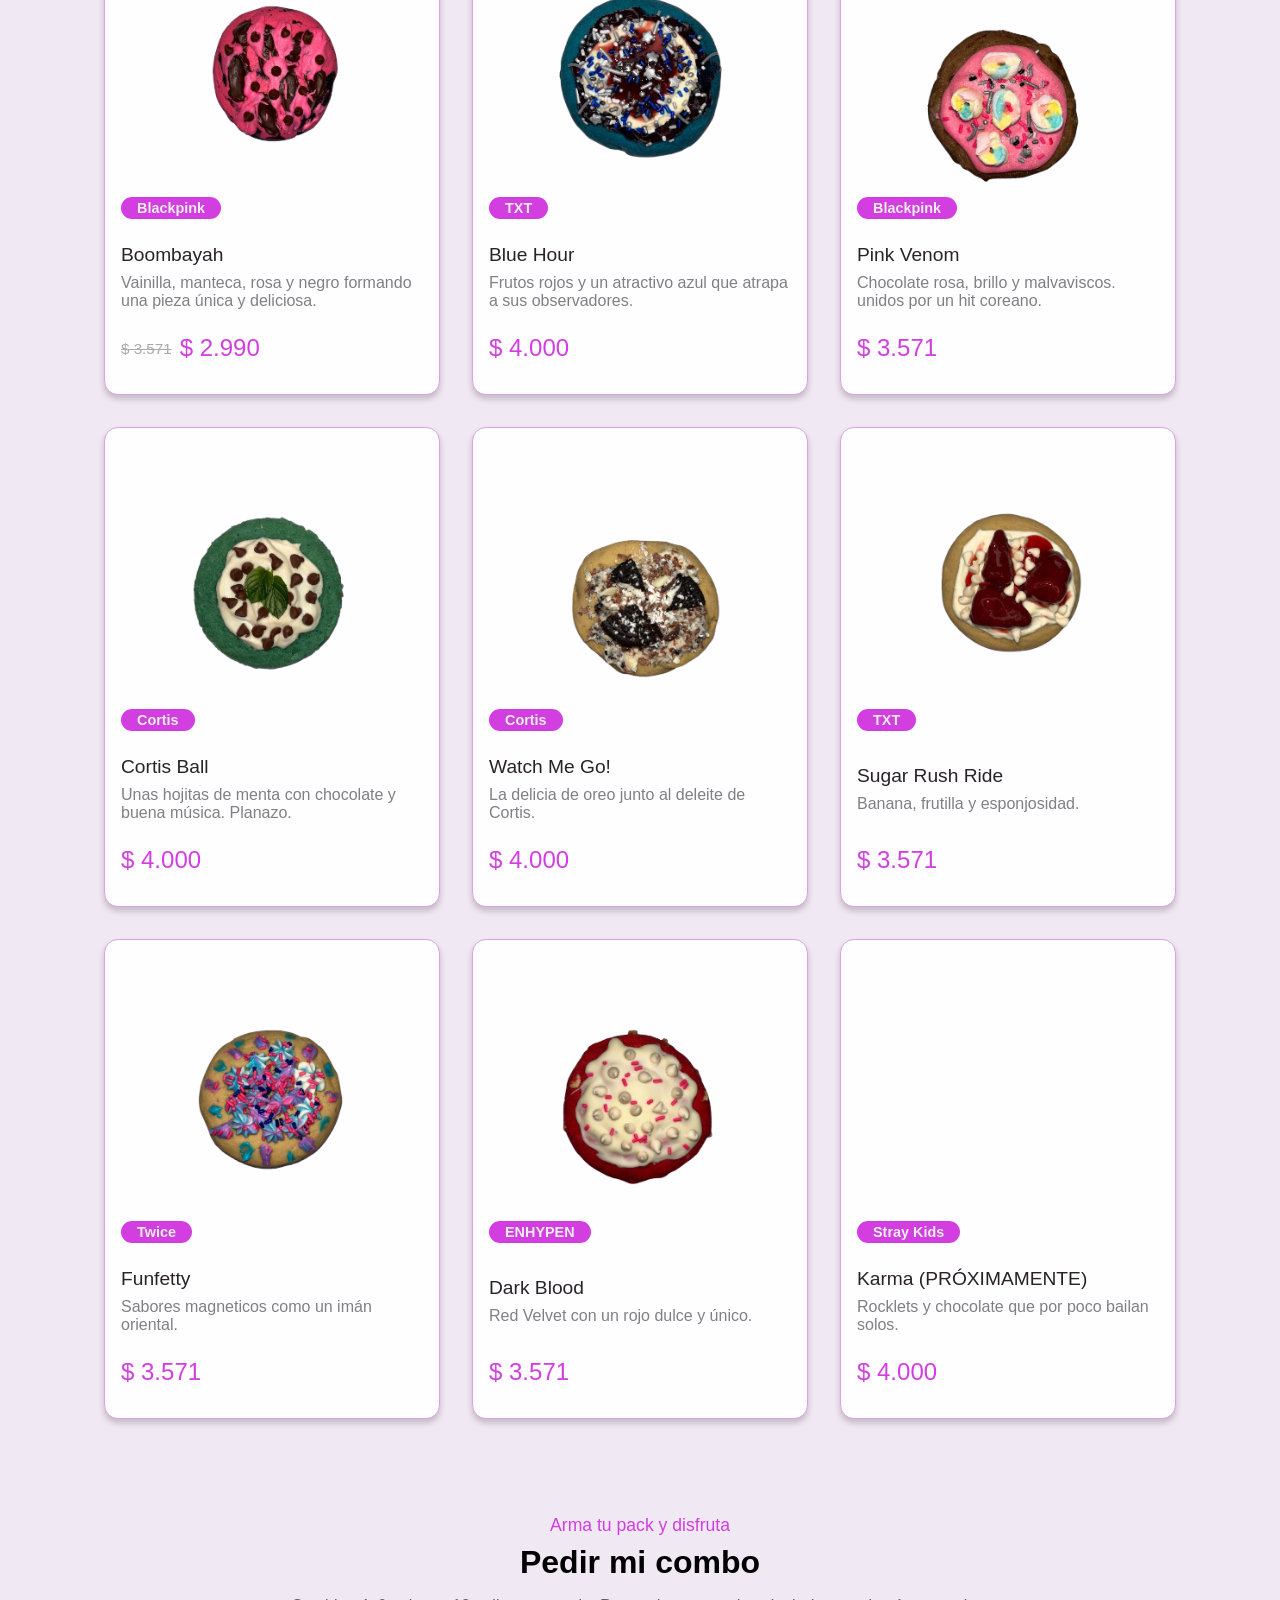
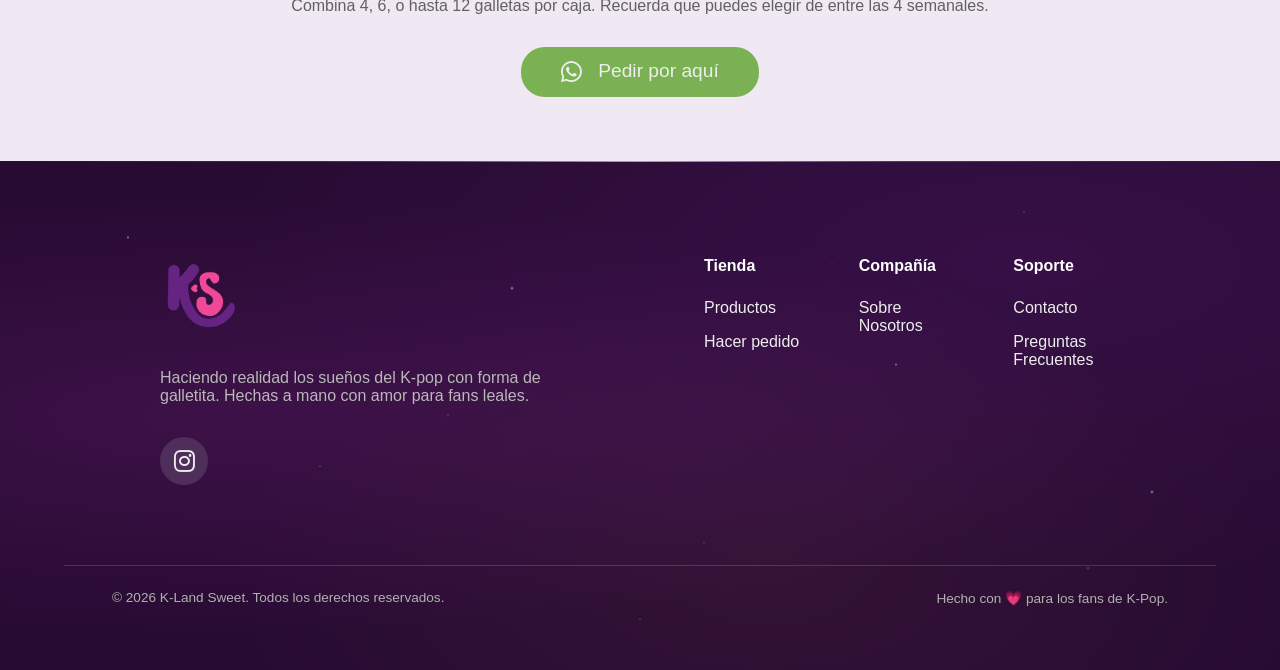
==== commit 37145de1: "b" ====
--- a/index.html
+++ b/index.html
@@ -10,6 +10,7 @@
     <link rel="stylesheet" href="css/sections.css">
     <link rel="stylesheet" href="css/card.css">
     <link rel="stylesheet" href="css/footer.css">
+    <link rel="icon" type="image/png" href="img/logos/LOGOS-03.png">
 
     <link rel="preconnect" href="https://fonts.googleapis.com">
     <link rel="preconnect" href="https://fonts.gstatic.com" crossorigin>
@@ -98,7 +99,7 @@
                     </div>
                     <p class="fot_desc">Haciendo realidad los sueños del K-pop con forma de galletita. Hechas a mano con amor para fans leales.</p>
                     <div class="social_media">
-                        <a href="#" target="_blank"><i class="fa-brands fa-instagram"></i></a>
+                        <a href="https://www.instagram.com/kland_sweet/" target="_blank"><i class="fa-brands fa-instagram"></i></a>
                     </div>
                 </section>
                 
--- a/css/card.css
+++ b/css/card.css
@@ -8,7 +8,6 @@
     position: relative;
     background: #fefdff;
 } 
-
 
 
 .cookie_card .img{
@@ -71,6 +70,23 @@
     font-size: 0.9rem;
 }
 
+.card_price_wrapper {
+    display: flex;
+    flex-direction: row;
+    align-items: center;
+    gap: 0.5rem;
+}
+
+.card_price_old {
+    color: #aaa;
+    font-size: 0.95rem;
+    text-decoration: line-through;
+}
+
+.card_price_discount {
+    color: #d33ee0;  /* o el color que uses para precios normales */
+}
+
 @media(max-width: 1050px)
 {
     .cookie_card{
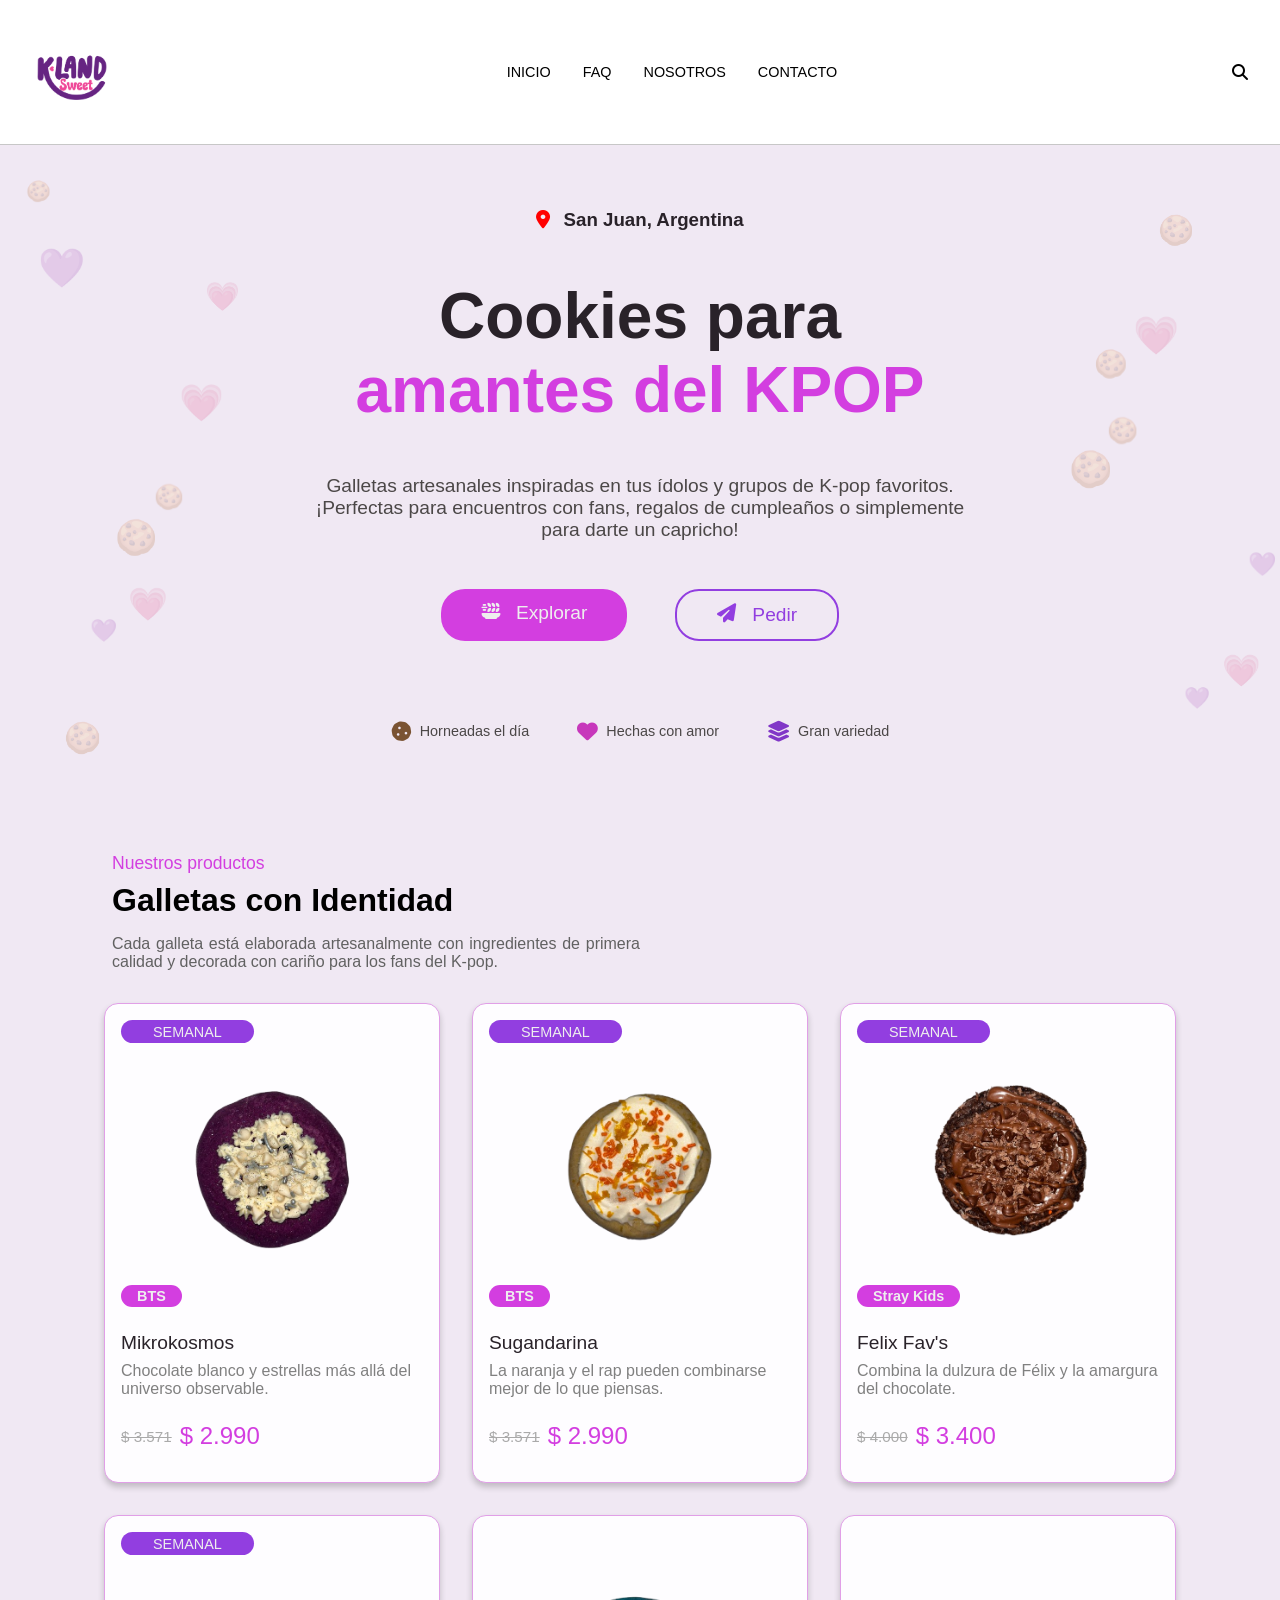
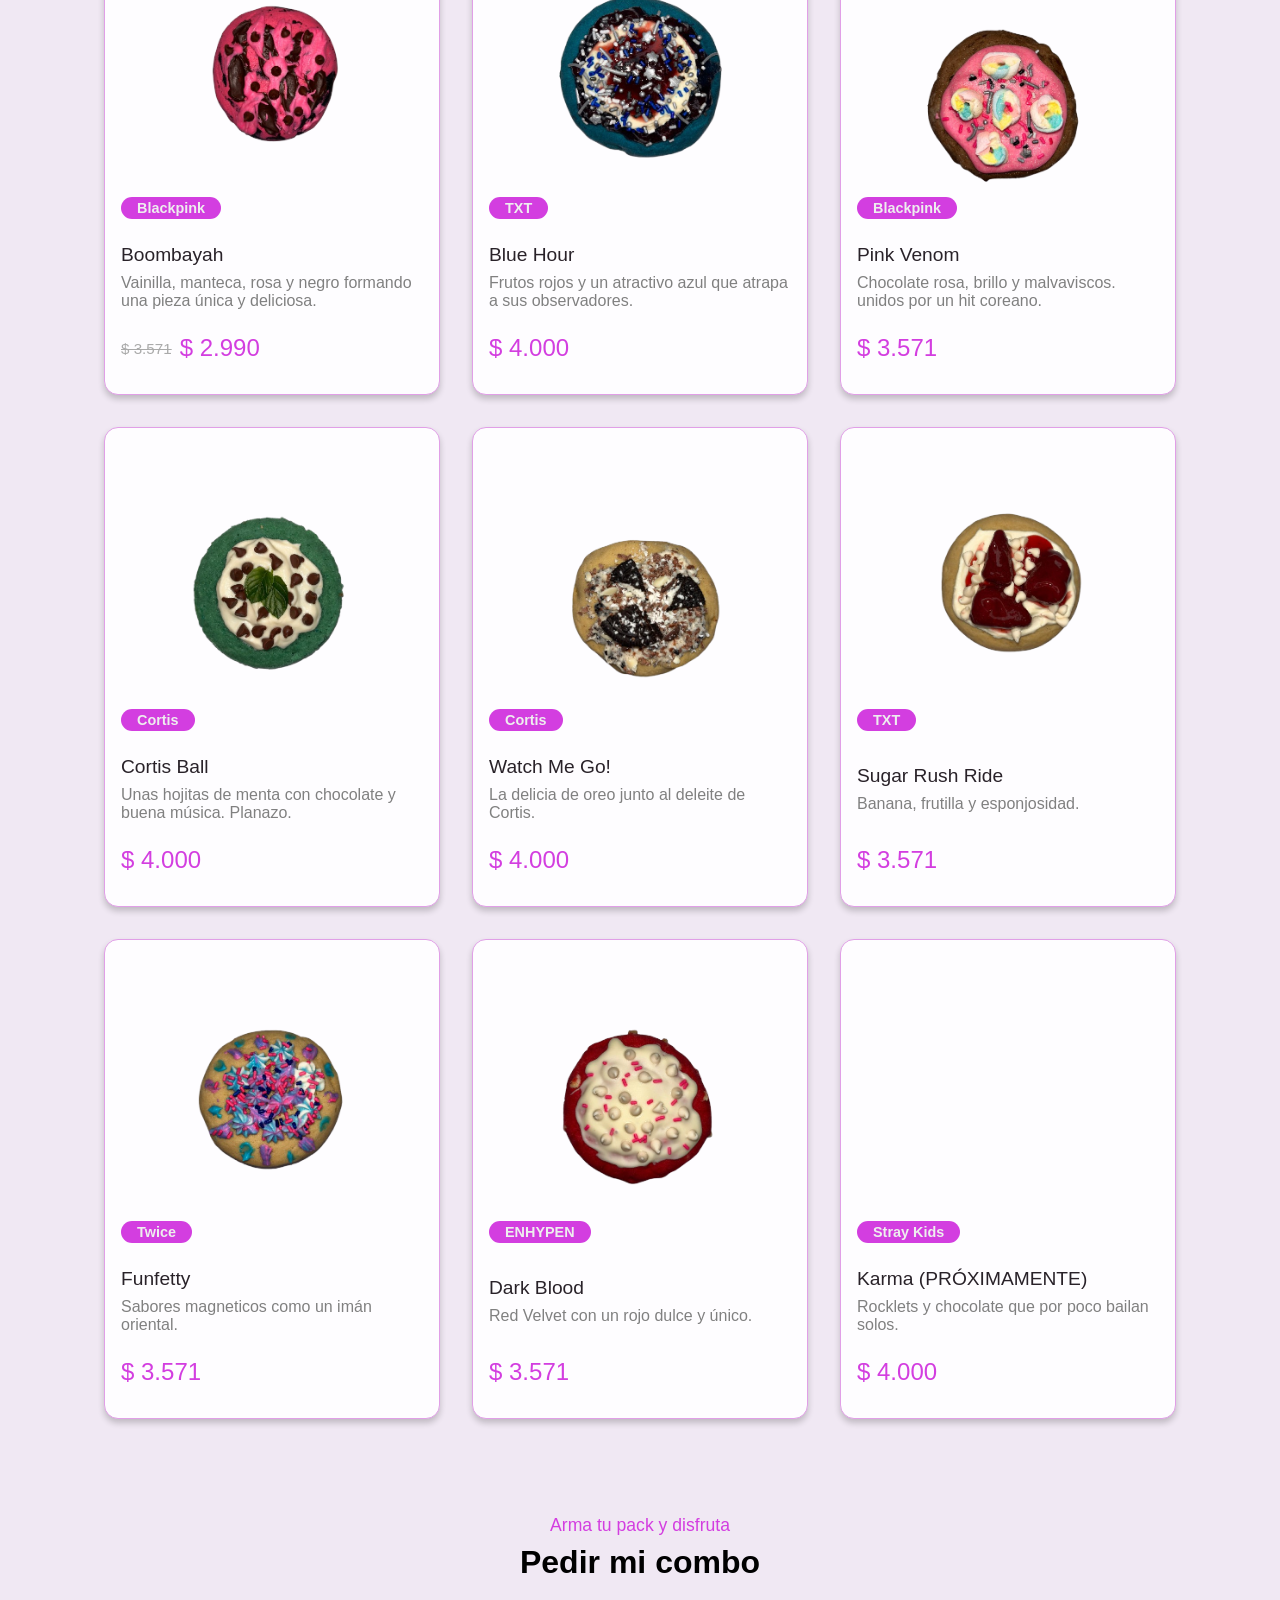
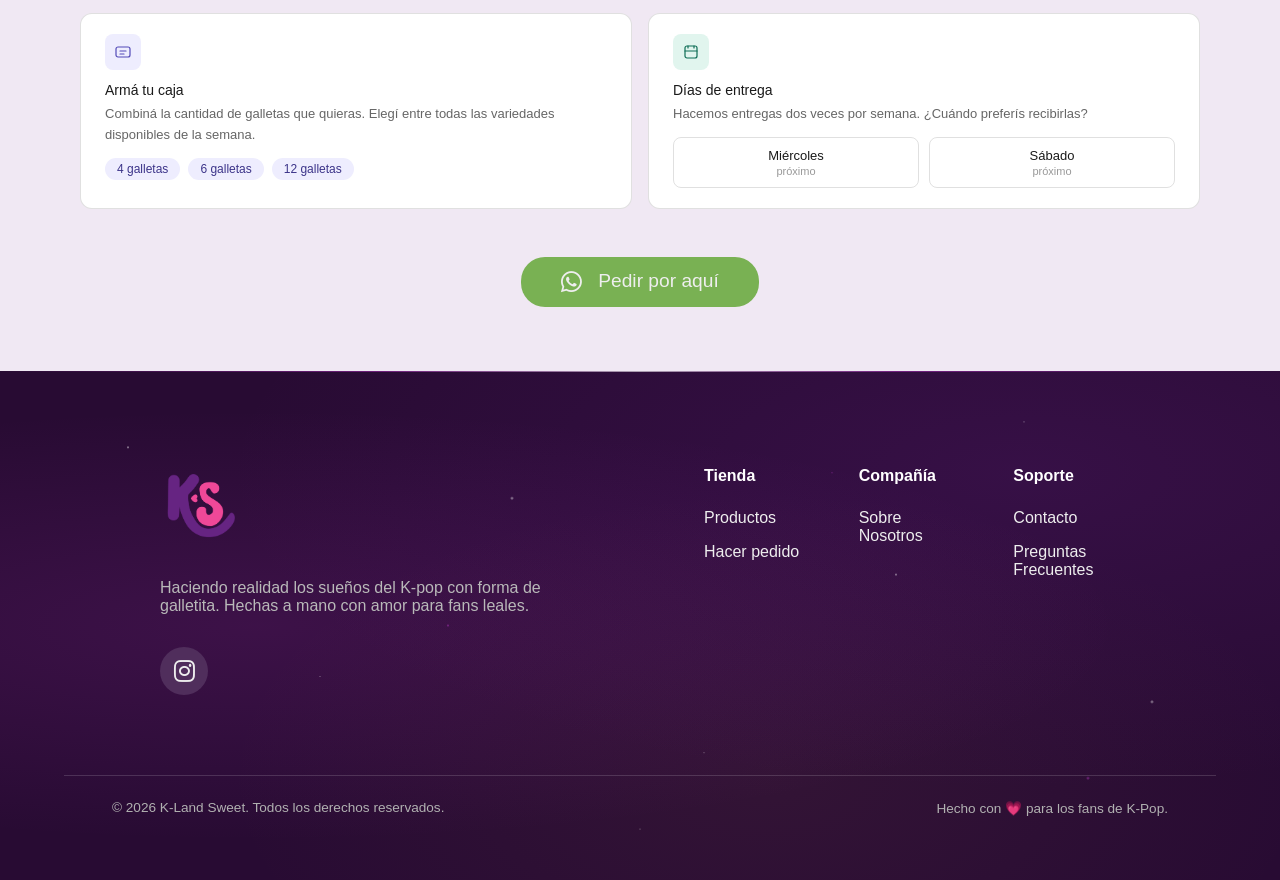
==== commit 1c17cd8b: "b" ====
--- a/index.html
+++ b/index.html
@@ -81,7 +81,50 @@
                 <div class="sec_header_2">
                     <p class="little_pink_title">Arma tu pack y disfruta</p>
                     <p class="title">Pedir mi combo</p>
-                    <p class="sec_desc">Combina 4, 6, o hasta 12 galletas por caja. Recuerda que puedes elegir de entre las 4 semanales.</p>
+
+
+                    <div class="info-grid">
+
+                        <!-- Tarjeta 1: Armá tu caja -->
+                        <div class="info-card">
+                            <div class="card-icon" style="background:#EEEDFE;">
+                            <svg width="16" height="16" viewBox="0 0 16 16" fill="none">
+                                <rect x="1" y="3" width="14" height="10" rx="2" stroke="#534AB7" stroke-width="1.2"/>
+                                <path d="M5 7h6M5 10h4" stroke="#534AB7" stroke-width="1.2" stroke-linecap="round"/>
+                            </svg>
+                            </div>
+                            <p class="card-title">Armá tu caja</p>
+                            <p class="card-desc">Combiná la cantidad de galletas que quieras. Elegí entre todas las variedades disponibles de la semana.</p>
+                            <div class="pill-row">
+                            <span class="pill pill-purple">4 galletas</span>
+                            <span class="pill pill-purple">6 galletas</span>
+                            <span class="pill pill-purple">12 galletas</span>
+                            </div>
+                        </div>
+
+                        <!-- Tarjeta 2: Días de entrega -->
+                        <div class="info-card">
+                            <div class="card-icon" style="background:#E1F5EE;">
+                            <svg width="16" height="16" viewBox="0 0 16 16" fill="none">
+                                <rect x="2" y="2" width="12" height="12" rx="2" stroke="#0F6E56" stroke-width="1.2"/>
+                                <path d="M5 2v2M11 2v2M2 7h12" stroke="#0F6E56" stroke-width="1.2" stroke-linecap="round"/>
+                            </svg>
+                            </div>
+                            <p class="card-title">Días de entrega</p>
+                            <p class="card-desc">Hacemos entregas dos veces por semana. ¿Cuándo preferís recibirlas?</p>
+                            <div class="day-cards">
+                            <div class="day-card">
+                                <p class="day-name">Miércoles</p>
+                                <p class="day-sub">próximo</p>
+                            </div>
+                            <div class="day-card">
+                                <p class="day-name">Sábado</p>
+                                <p class="day-sub">próximo</p>
+                            </div>
+                            </div>
+                        </div>
+
+                        </div>
                 </div>
 
                 <a href="https://wa.me/2645128508?text=Hola!%20Quiero%20estas%20galletas:" class="a_button_grande" style="background: #79b153; margin: 2rem auto;"><i class="fa-brands fa-whatsapp"></i> Pedir por aquí</a>
--- a/css/sections.css
+++ b/css/sections.css
@@ -42,6 +42,89 @@
     padding: 2rem 0;
 }
 
+.info-grid {
+    display: grid;
+    grid-template-columns: repeat(auto-fit, minmax(260px, 1fr));
+    gap: 16px;
+    padding: 1rem 0;
+}
+
+.info-card {
+    background: #ffffff;
+    border: 0.5px solid rgba(0,0,0,0.12);
+    border-radius: 12px;
+    padding: 1.25rem 1.5rem;
+    text-align: left;
+}
+
+.card-icon {
+    width: 36px;
+    height: 36px;
+    border-radius: 8px;
+    display: flex;
+    align-items: center;
+    justify-content: center;
+    margin-bottom: 12px;
+}
+
+.card-title {
+    font-size: 14px;
+    font-weight: 500;
+    color: #1a1a1a;
+    margin: 0 0 6px;
+}
+
+.card-desc {
+    font-size: 13px;
+    color: #666;
+    margin: 0;
+    line-height: 1.6;
+}
+
+.pill-row {
+    display: flex;
+    gap: 8px;
+    margin-top: 12px;
+    flex-wrap: wrap;
+}
+
+.pill {
+    font-size: 12px;
+    font-weight: 500;
+    padding: 4px 12px;
+    border-radius: 99px;
+}
+
+.pill-purple { background: #EEEDFE; color: #3C3489; }
+.pill-teal   { background: #E1F5EE; color: #0F6E56; }
+
+.day-cards {
+    display: grid;
+    grid-template-columns: 1fr 1fr;
+    gap: 10px;
+    margin-top: 12px;
+}
+
+.day-card {
+    border: 0.5px solid rgba(0,0,0,0.12);
+    border-radius: 8px;
+    padding: 10px 12px;
+    text-align: center;
+}
+
+.day-name {
+    font-size: 13px;
+    font-weight: 500;
+    color: #1a1a1a;
+    margin: 0 0 2px;
+}
+
+.day-sub {
+    font-size: 11px;
+    color: #999;
+    margin: 0;
+}
+
 @media(max-width: 1050px)
 {
     section{
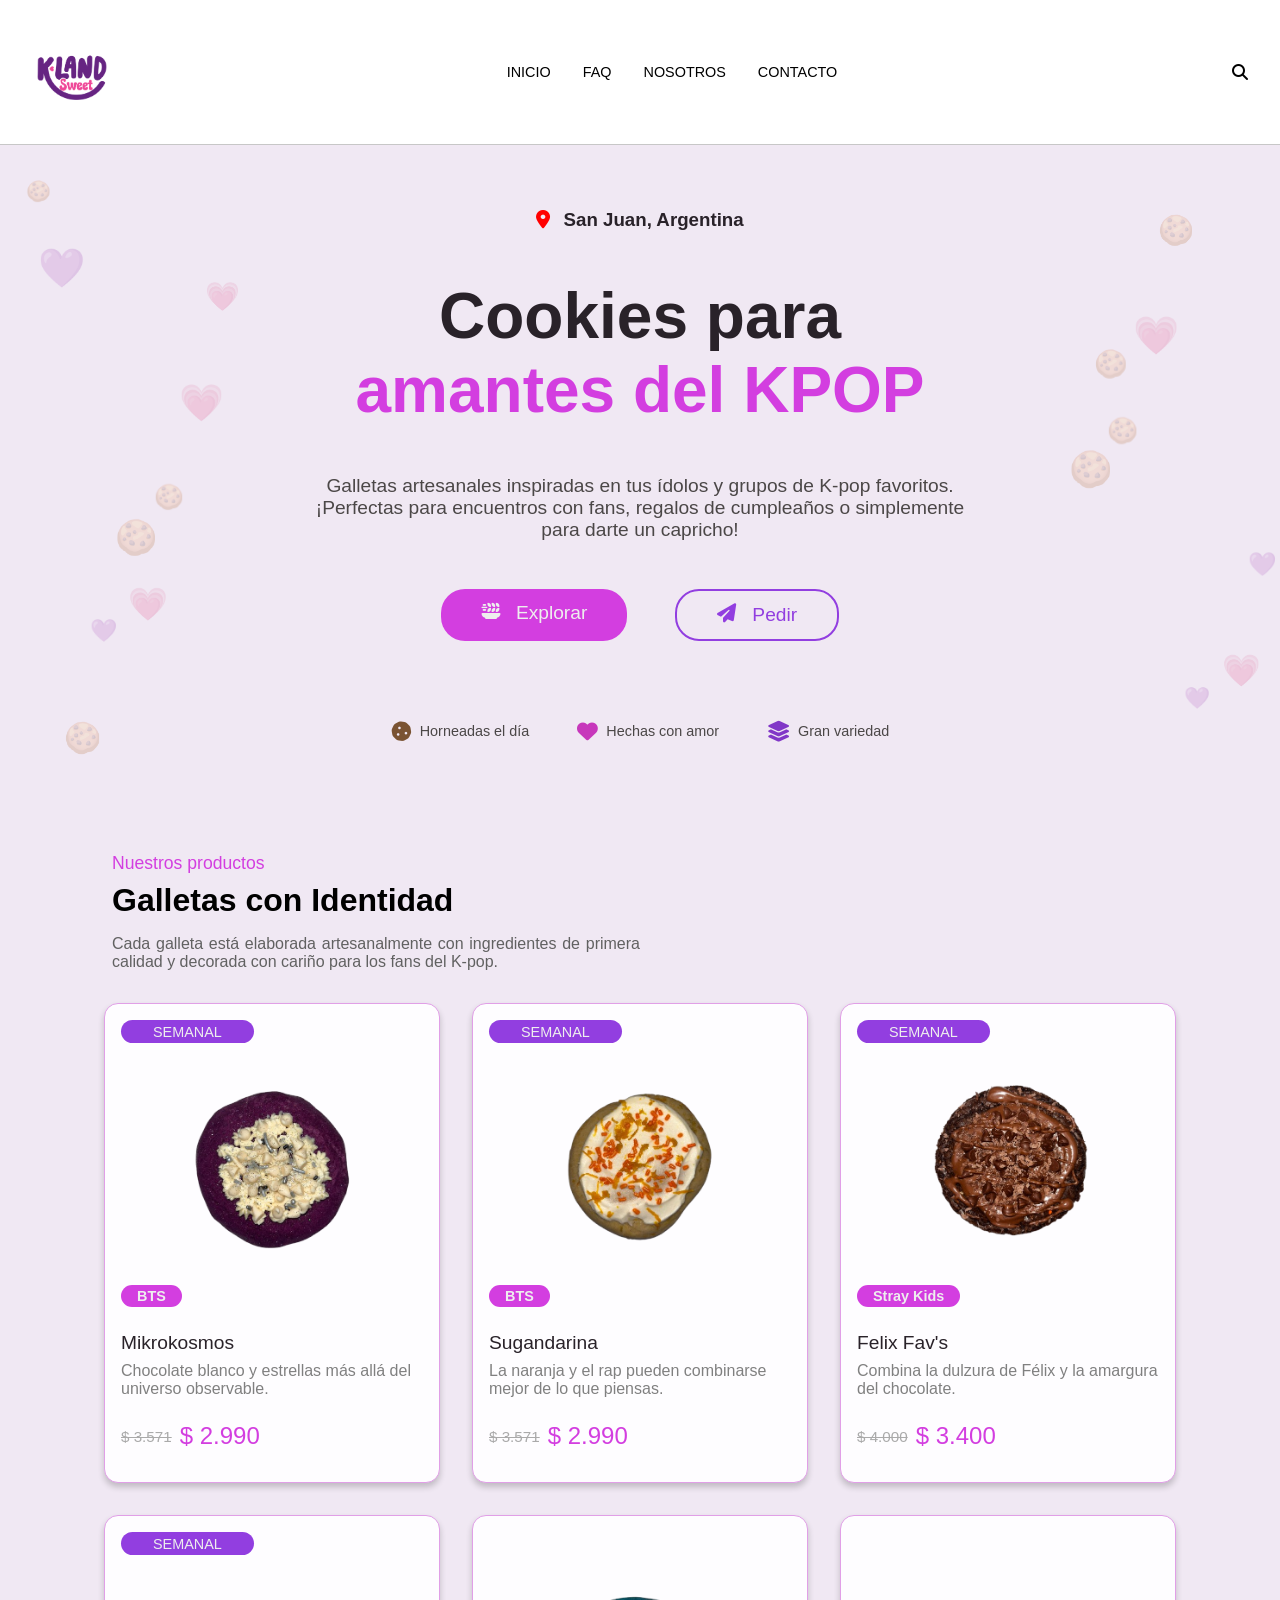
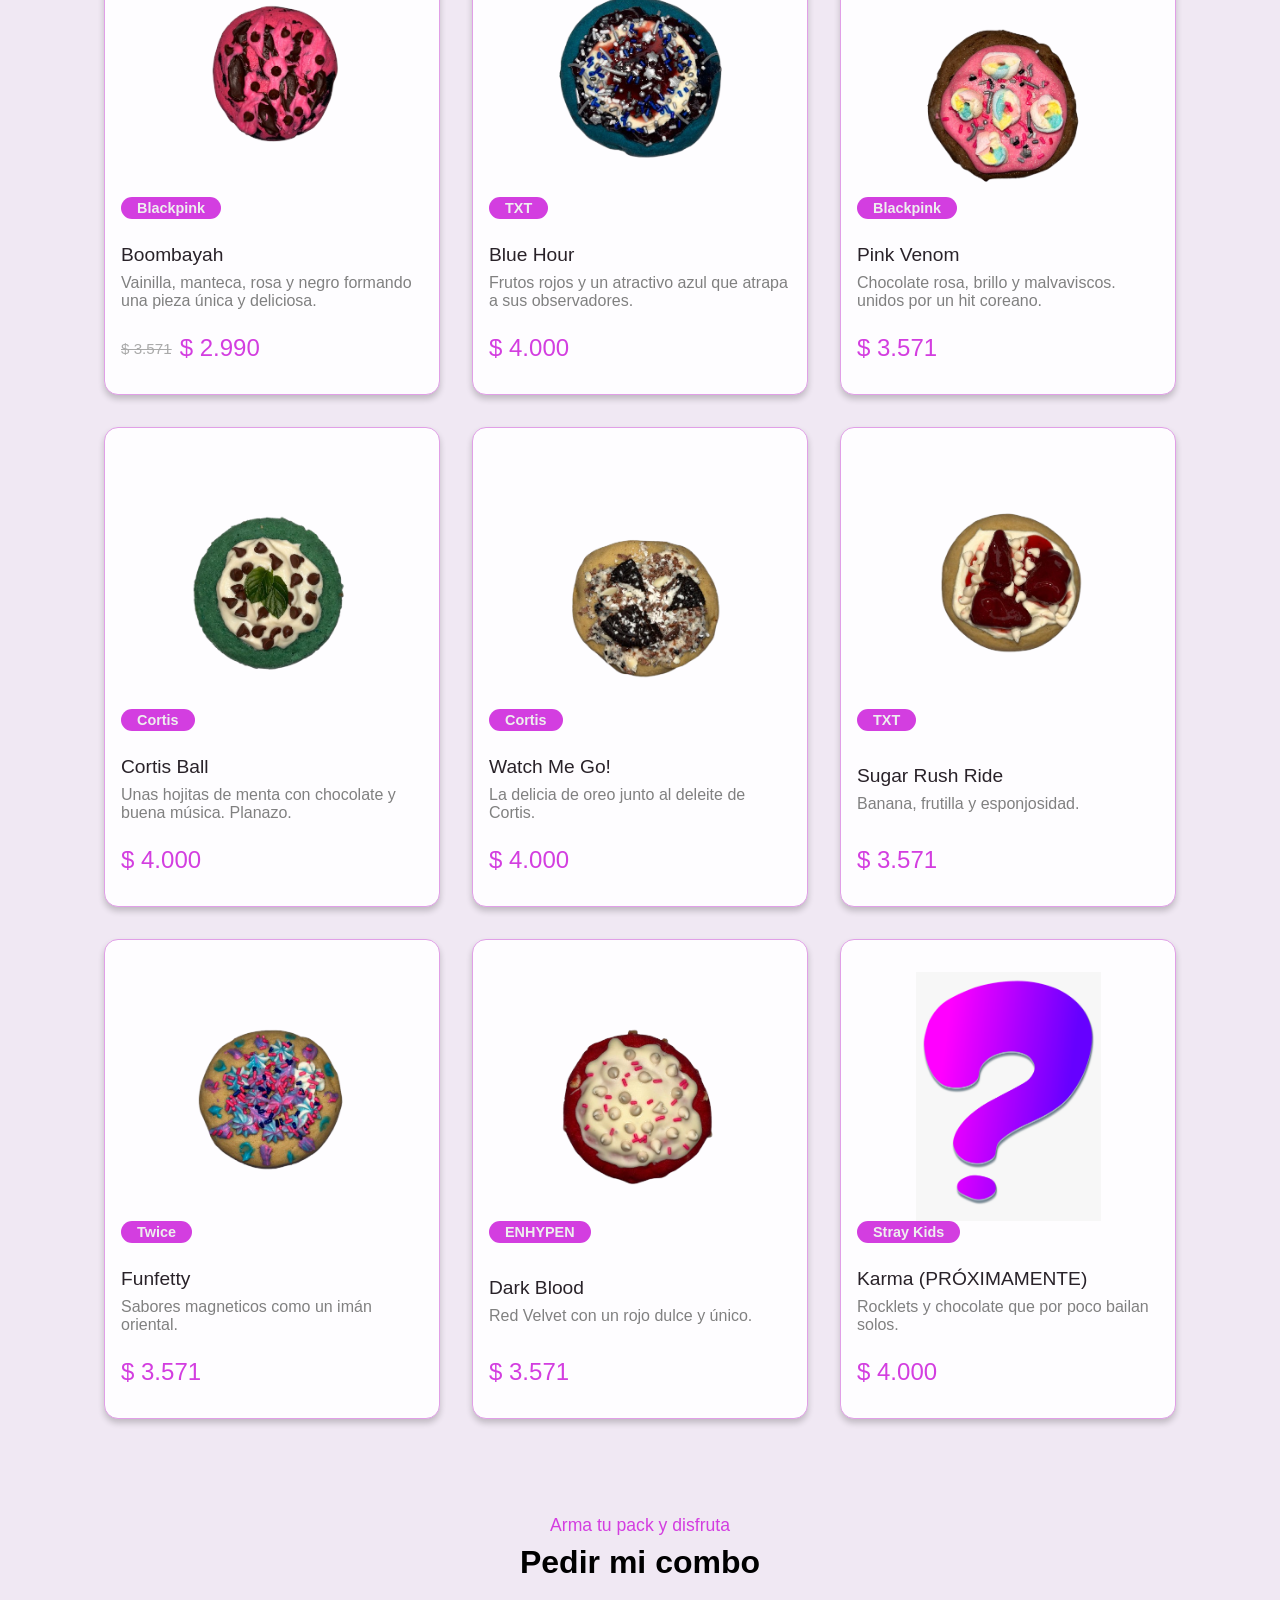
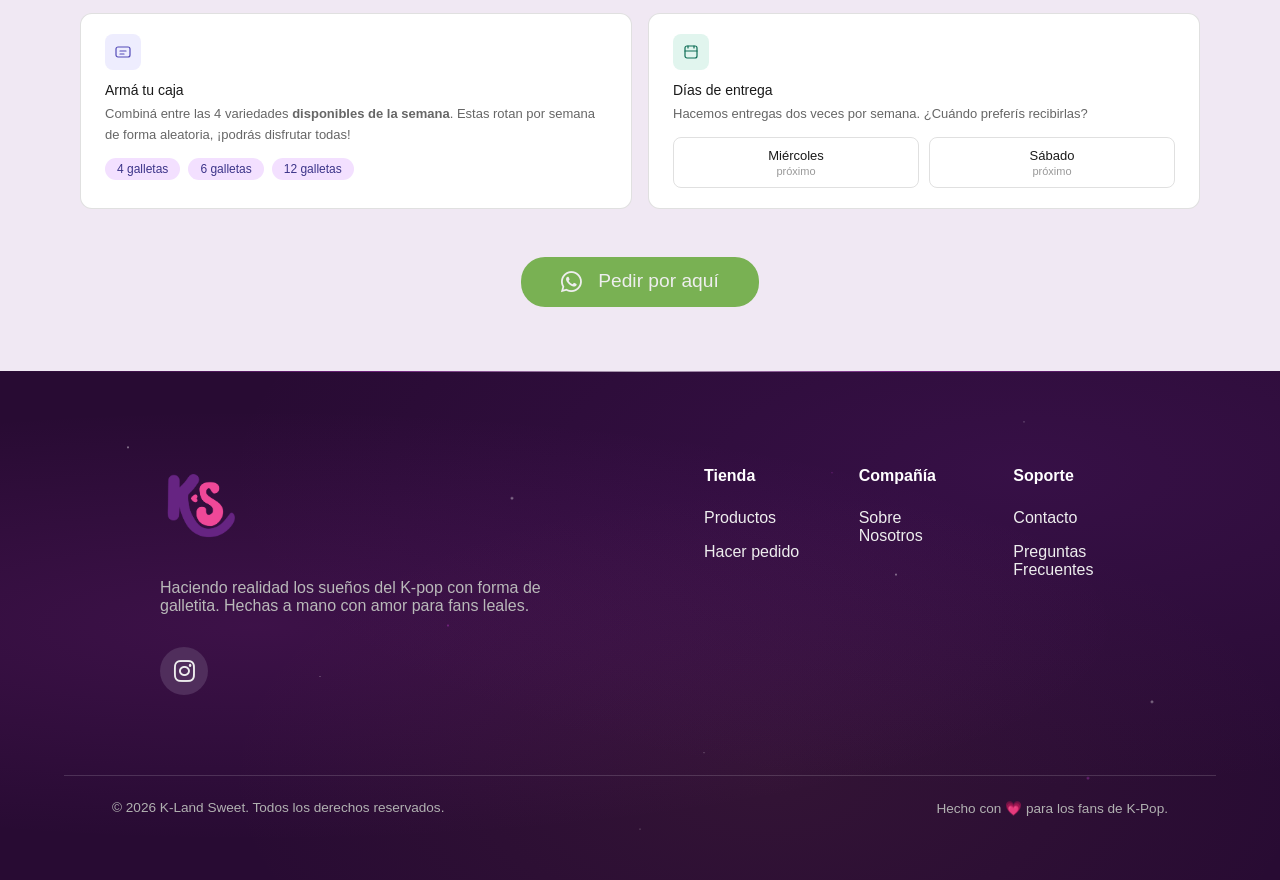
==== commit 4f8e9089: "b" ====
--- a/index.html
+++ b/index.html
@@ -94,7 +94,7 @@
                             </svg>
                             </div>
                             <p class="card-title">Armá tu caja</p>
-                            <p class="card-desc">Combiná la cantidad de galletas que quieras. Elegí entre todas las variedades disponibles de la semana.</p>
+                            <p class="card-desc">Combiná entre las 4 variedades <b>disponibles de la semana</b>. Estas rotan por semana de forma aleatoria, ¡podrás disfrutar todas!</p>
                             <div class="pill-row">
                             <span class="pill pill-purple">4 galletas</span>
                             <span class="pill pill-purple">6 galletas</span>
--- a/css/sections.css
+++ b/css/sections.css
@@ -95,7 +95,7 @@
     border-radius: 99px;
 }
 
-.pill-purple { background: #EEEDFE; color: #3C3489; }
+.pill-purple { background: #f3e0ff; color: #3C3489; }
 .pill-teal   { background: #E1F5EE; color: #0F6E56; }
 
 .day-cards {
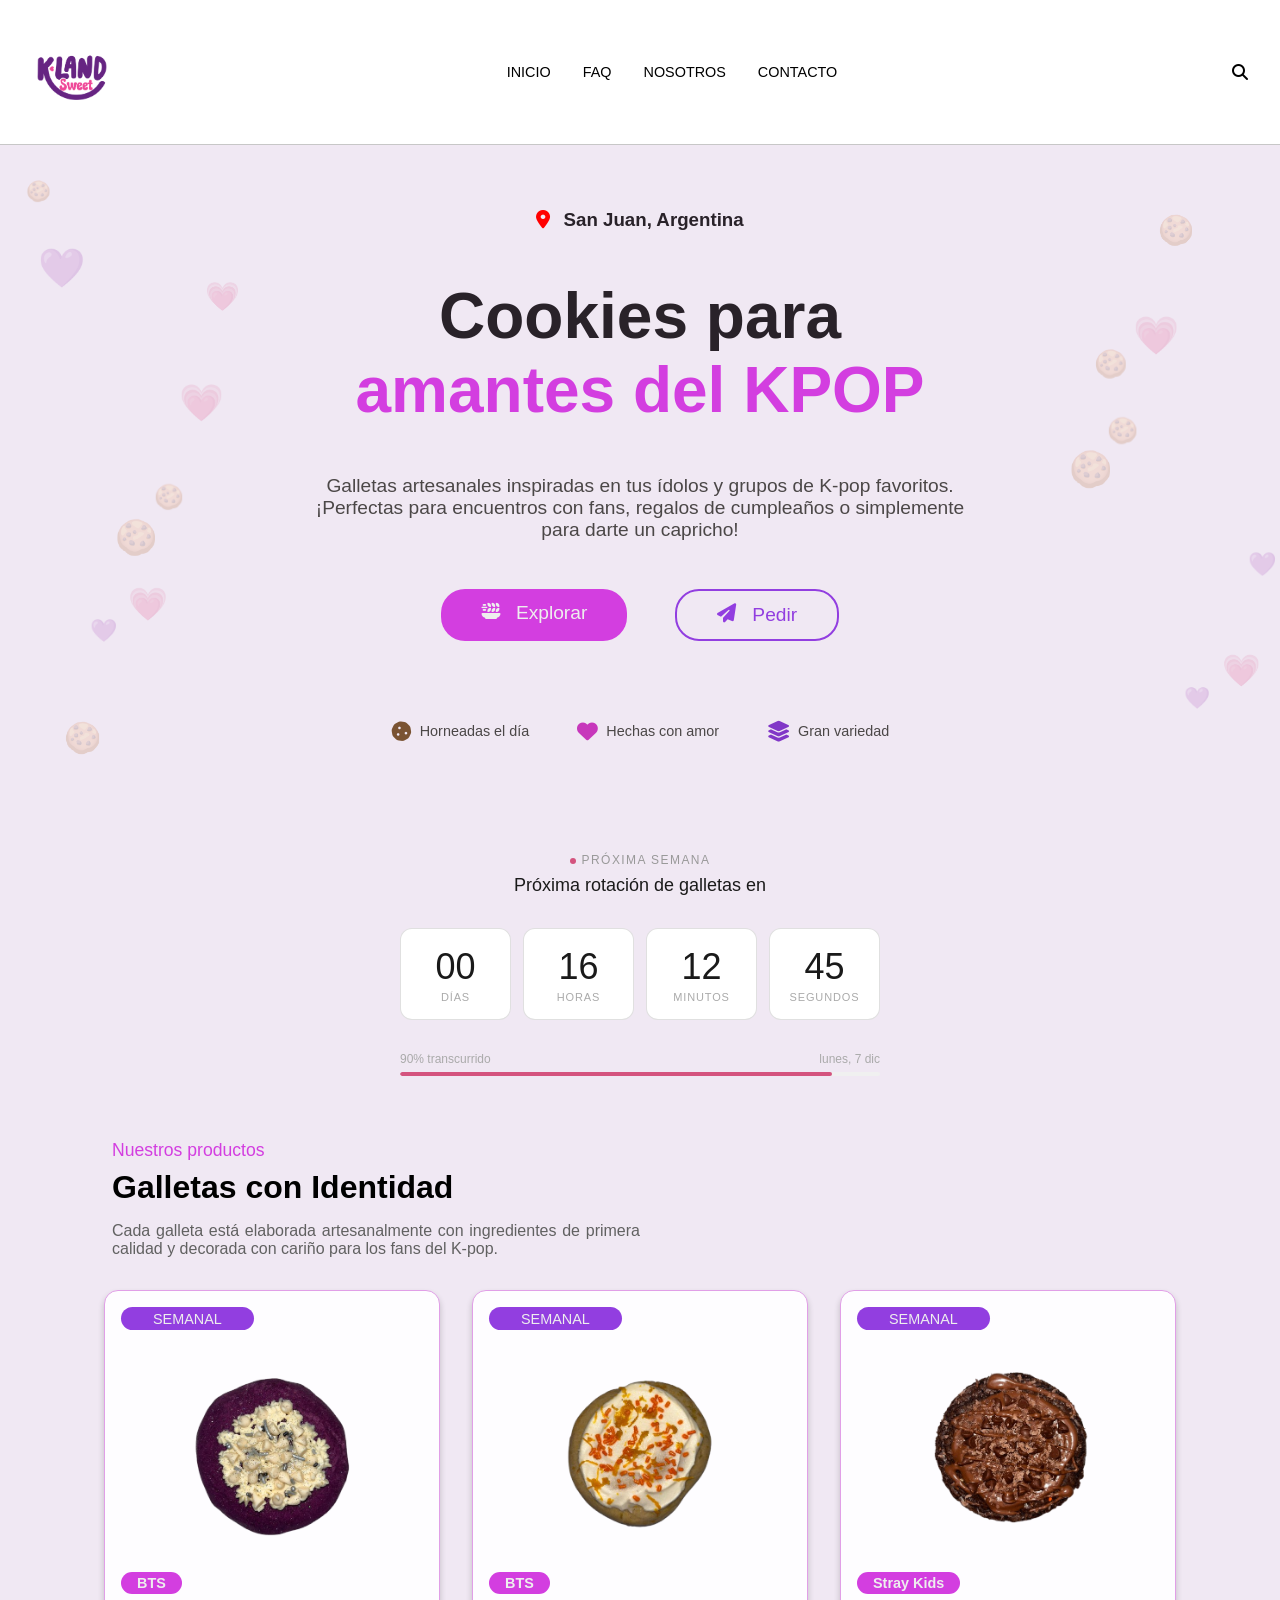
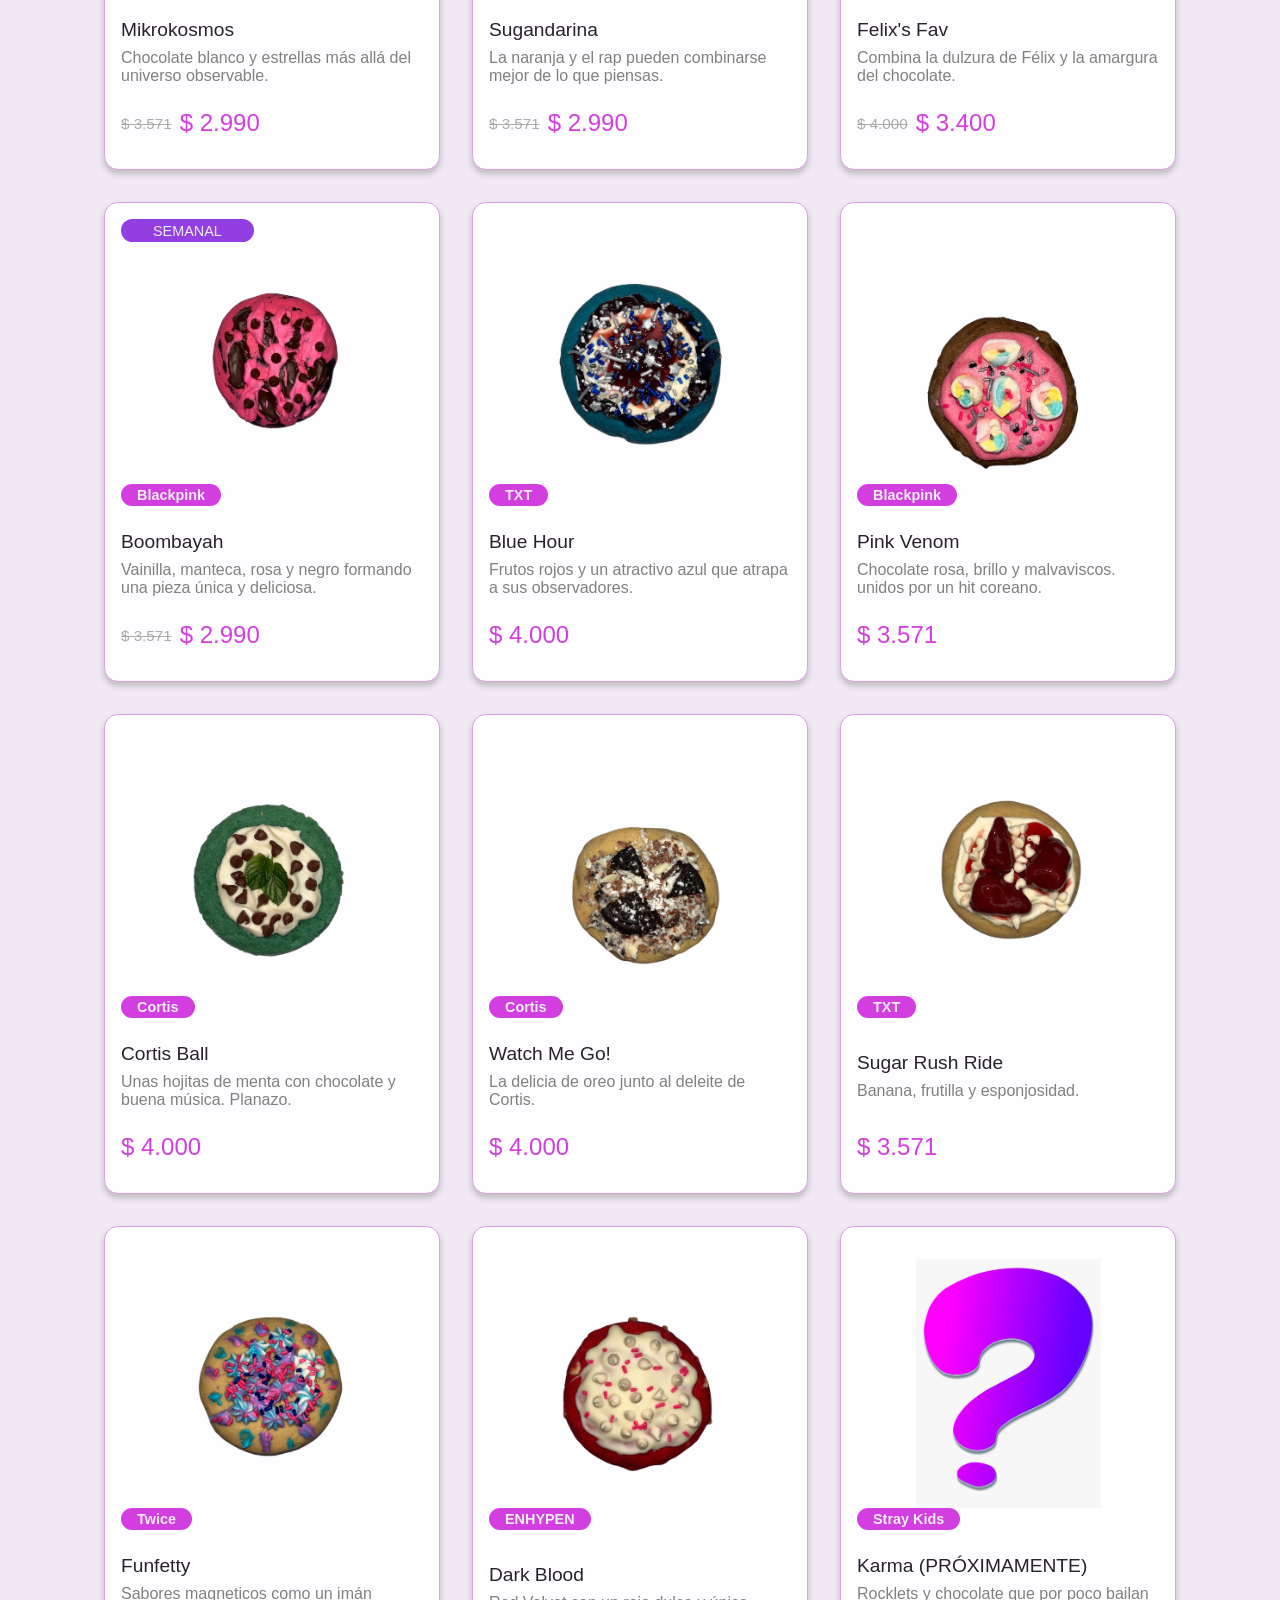
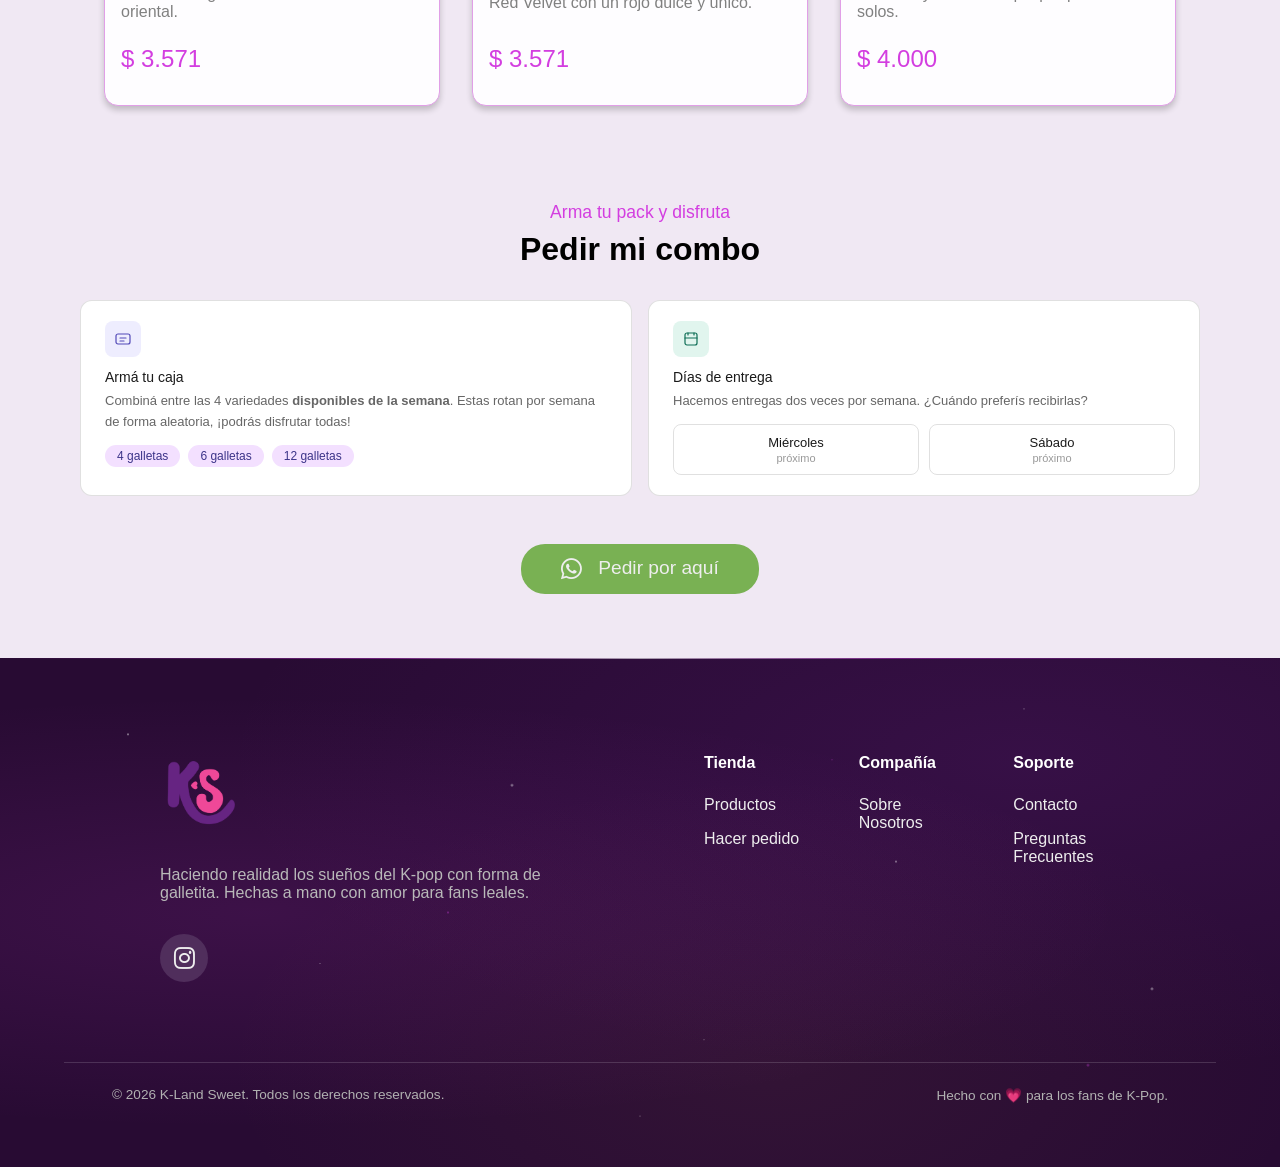
==== commit 89429ce1: "n" ====
--- a/index.html
+++ b/index.html
@@ -64,6 +64,24 @@
             </header>
         </div>
 
+        <div class="cd-wrap">
+            <p class="cd-label-top"><span class="cd-dot"></span>próxima semana</p>
+            <p class="cd-title">Próxima rotación de galletas en</p>
+            <div class="cd-grid">
+                <div class="cd-block"><div class="cd-num" id="cd-days">00</div><div class="cd-unit">días</div></div>
+                <div class="cd-block"><div class="cd-num" id="cd-hours">00</div><div class="cd-unit">horas</div></div>
+                <div class="cd-block"><div class="cd-num" id="cd-mins">00</div><div class="cd-unit">minutos</div></div>
+                <div class="cd-block"><div class="cd-num" id="cd-secs">00</div><div class="cd-unit">segundos</div></div>
+            </div>
+            <div class="cd-bar-wrap">
+                <div class="cd-bar-label">
+                <span id="cd-bar-pct-left">0% transcurrido</span>
+                <span id="cd-date-target"></span>
+                </div>
+                <div class="cd-bar-track"><div class="cd-bar-fill" id="cd-bar" style="width:0%"></div></div>
+            </div>
+        </div>
+
         <main>
             <section id="productos">
                 <div class="sec_header">
@@ -180,5 +198,6 @@
     <script src="js/background.js"></script>
     <script src="js/cookies.js"></script>
     <script src="js/render.js"></script>
+    <script src="js/clock.js"></script>
 </body>
 </html>
--- a/css/sections.css
+++ b/css/sections.css
@@ -125,6 +125,27 @@
     margin: 0;
 }
 
+
+
+/* RELOJ */
+
+
+.cd-wrap { padding: 2rem 0; text-align: center; }
+.cd-label-top { font-size: 12px; letter-spacing: 0.12em; color: #999; text-transform: uppercase; margin-bottom: 0.5rem; }
+.cd-title { font-size: 18px; font-weight: 500; color: #1a1a1a; margin-bottom: 2rem; }
+.cd-grid { display: grid; grid-template-columns: repeat(4, 1fr); gap: 12px; max-width: 480px; margin: 0 auto 2rem; }
+.cd-block { background: #fff; border: 0.5px solid rgba(0,0,0,0.12); border-radius: 12px; padding: 1.25rem 0.5rem 1rem; }
+.cd-num { font-size: 36px; font-weight: 500; color: #1a1a1a; line-height: 1; font-variant-numeric: tabular-nums; }
+.cd-unit { font-size: 11px; color: #aaa; margin-top: 6px; letter-spacing: 0.08em; text-transform: uppercase; }
+.cd-bar-wrap { max-width: 480px; margin: 0 auto; }
+.cd-bar-label { display: flex; justify-content: space-between; font-size: 12px; color: #aaa; margin-bottom: 6px; }
+.cd-bar-track { height: 4px; background: #f0f0f0; border-radius: 99px; overflow: hidden; }
+.cd-bar-fill { height: 4px; background: #D4537E; border-radius: 99px; transition: width 1s linear; }
+.cd-dot { display: inline-block; width: 6px; height: 6px; border-radius: 50%; background: #D4537E; margin-right: 6px; vertical-align: middle; }
+
+
+
+
 @media(max-width: 1050px)
 {
     section{
